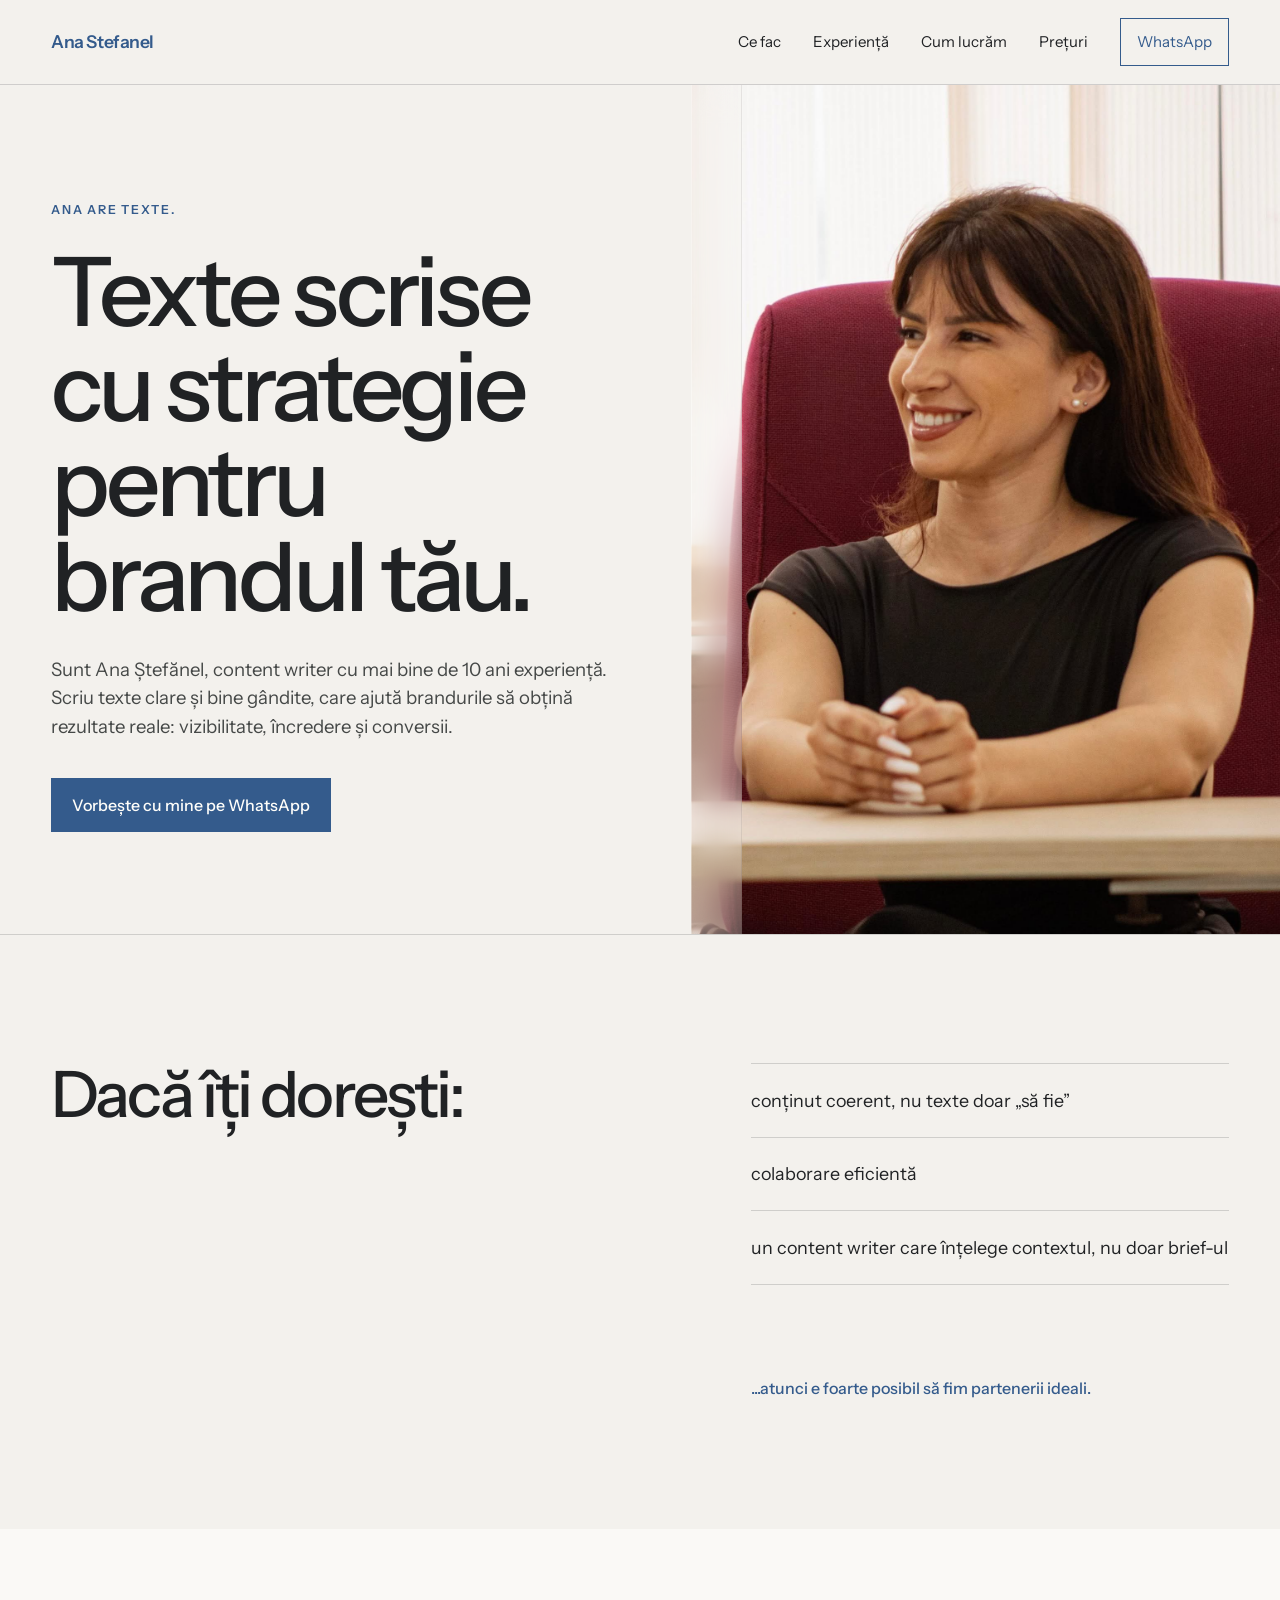
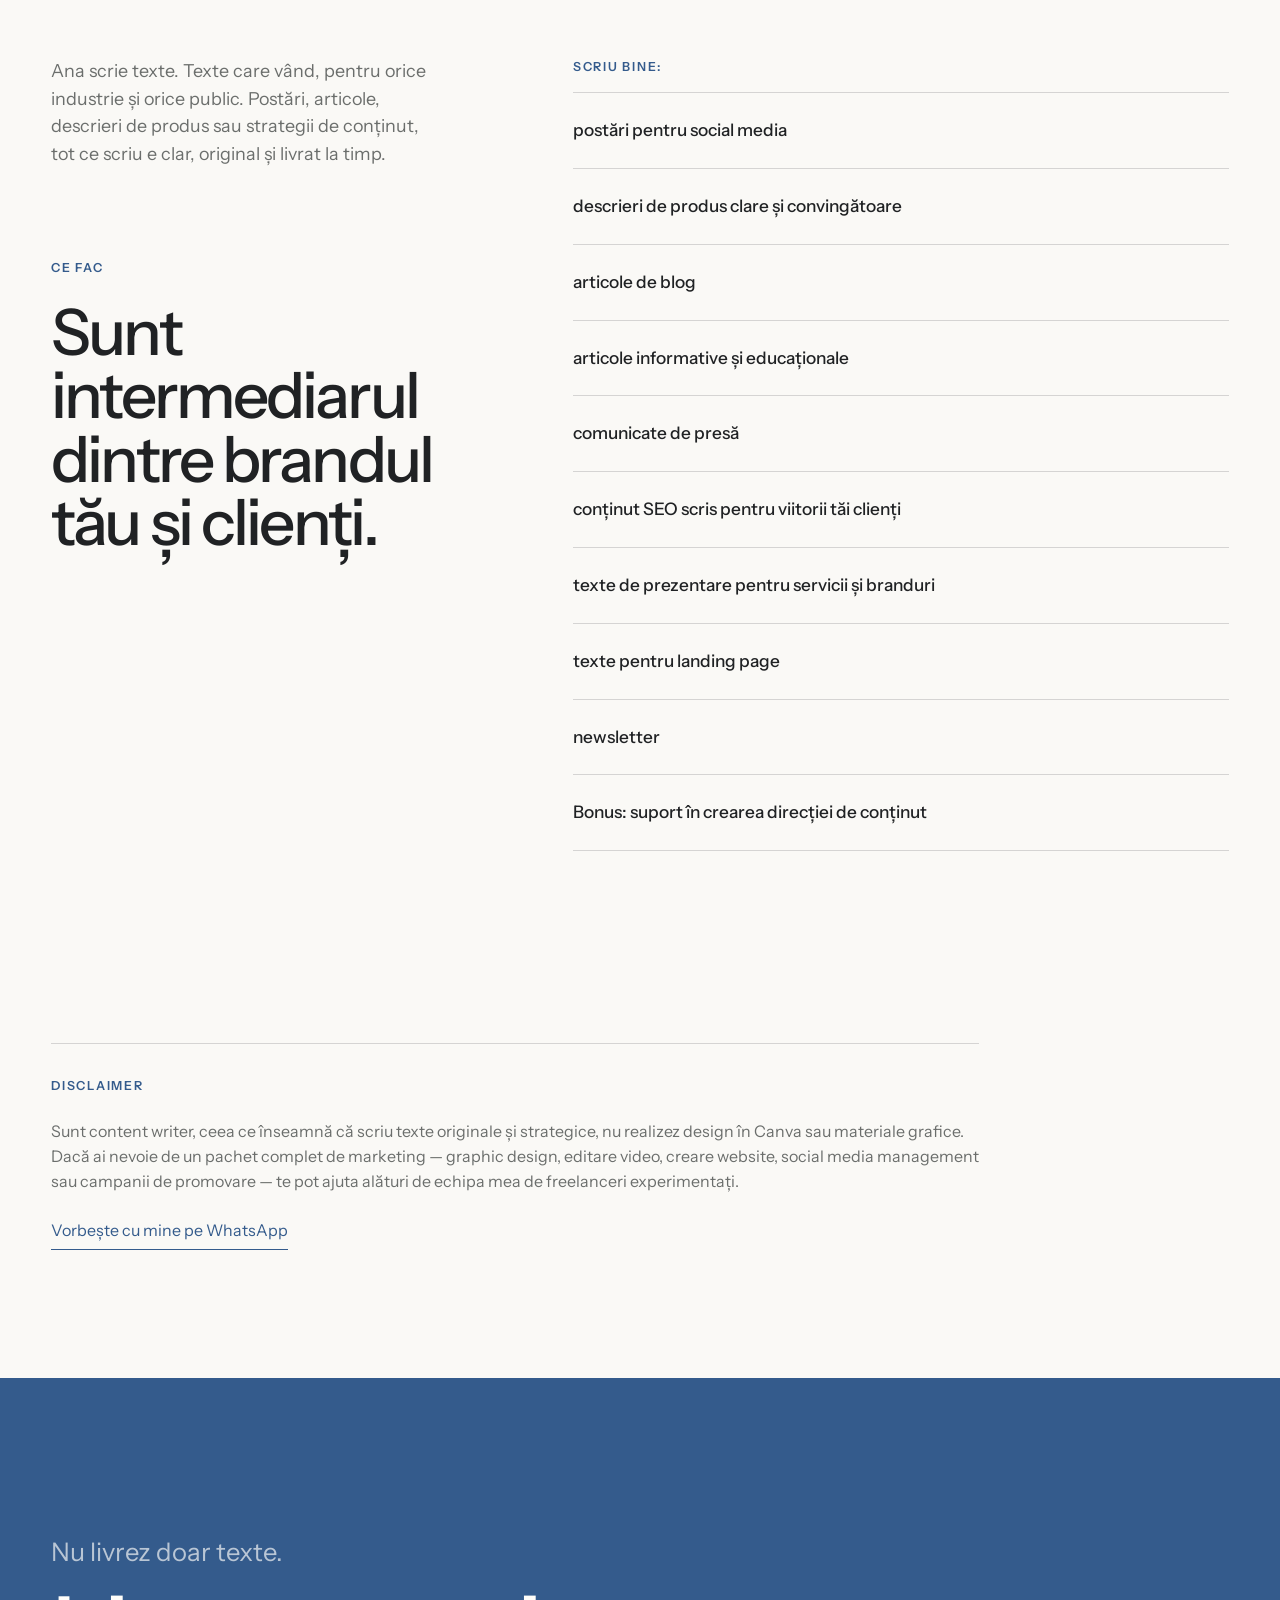
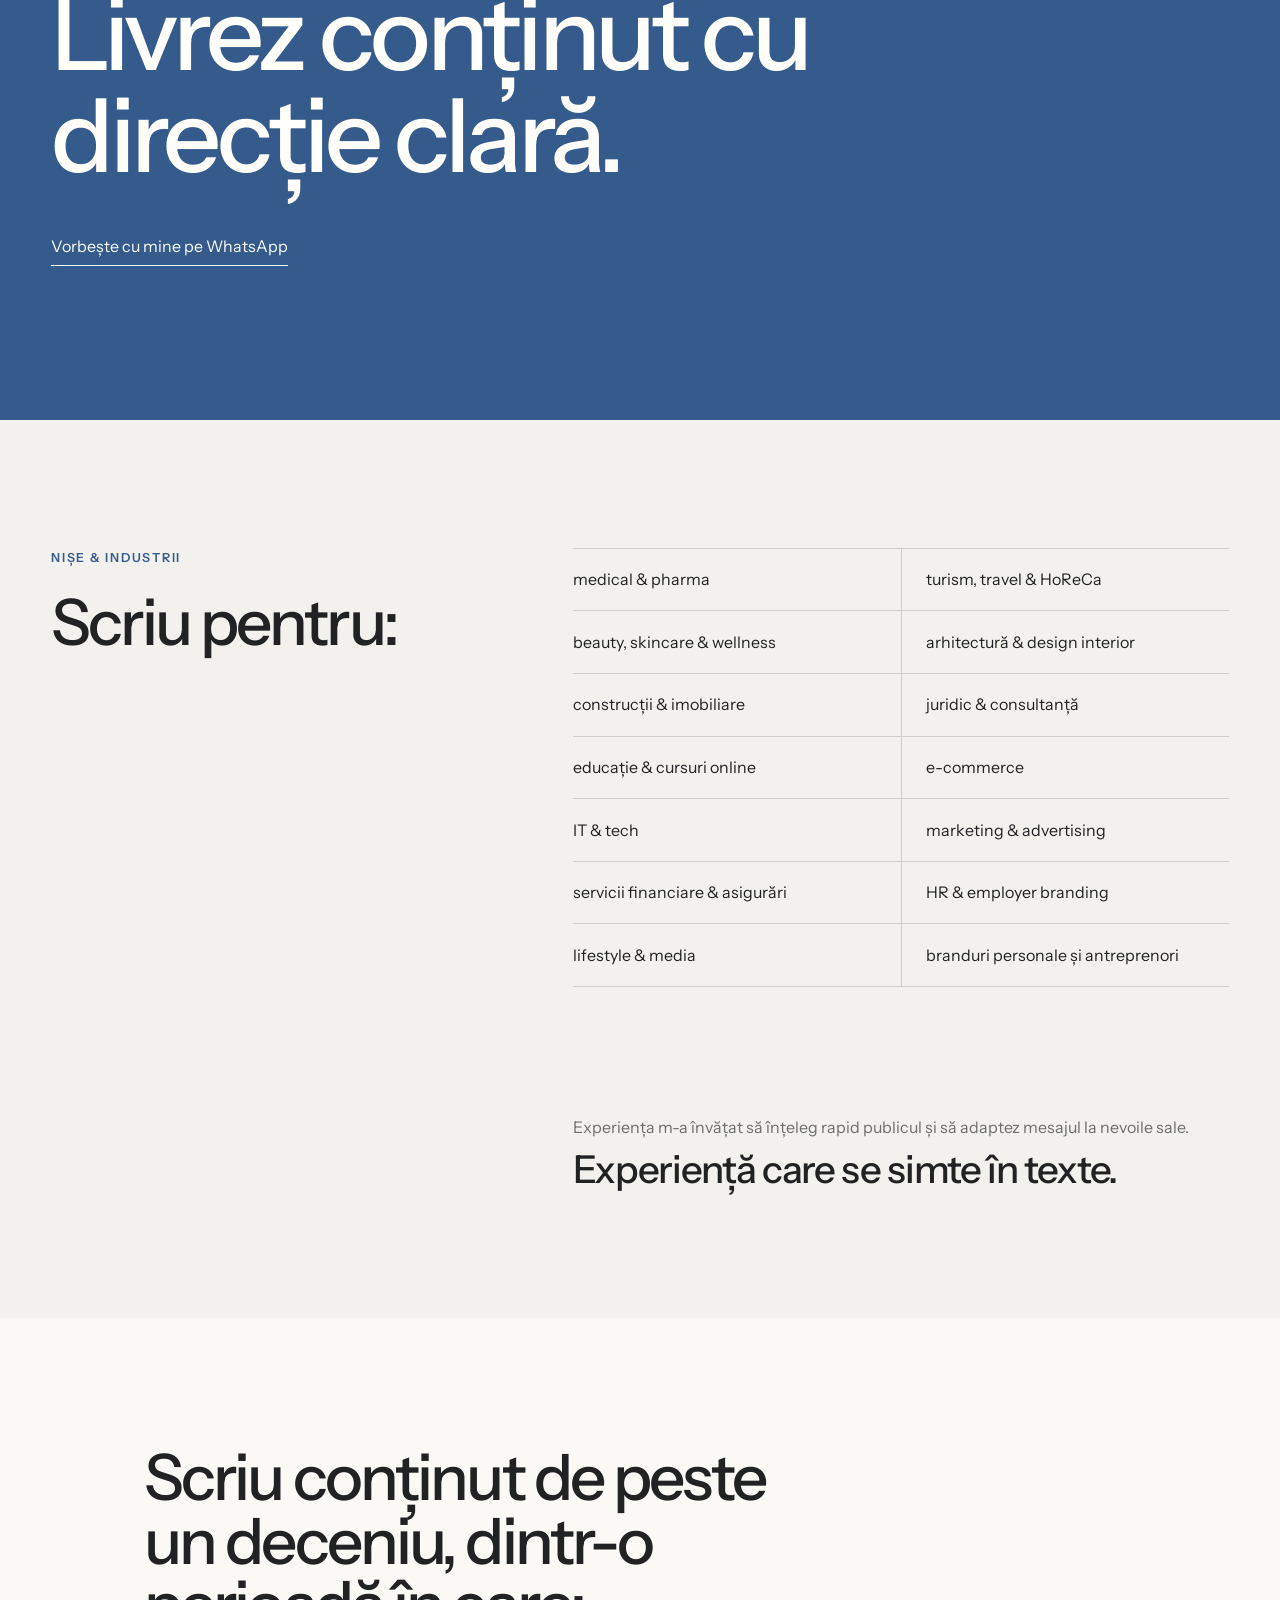
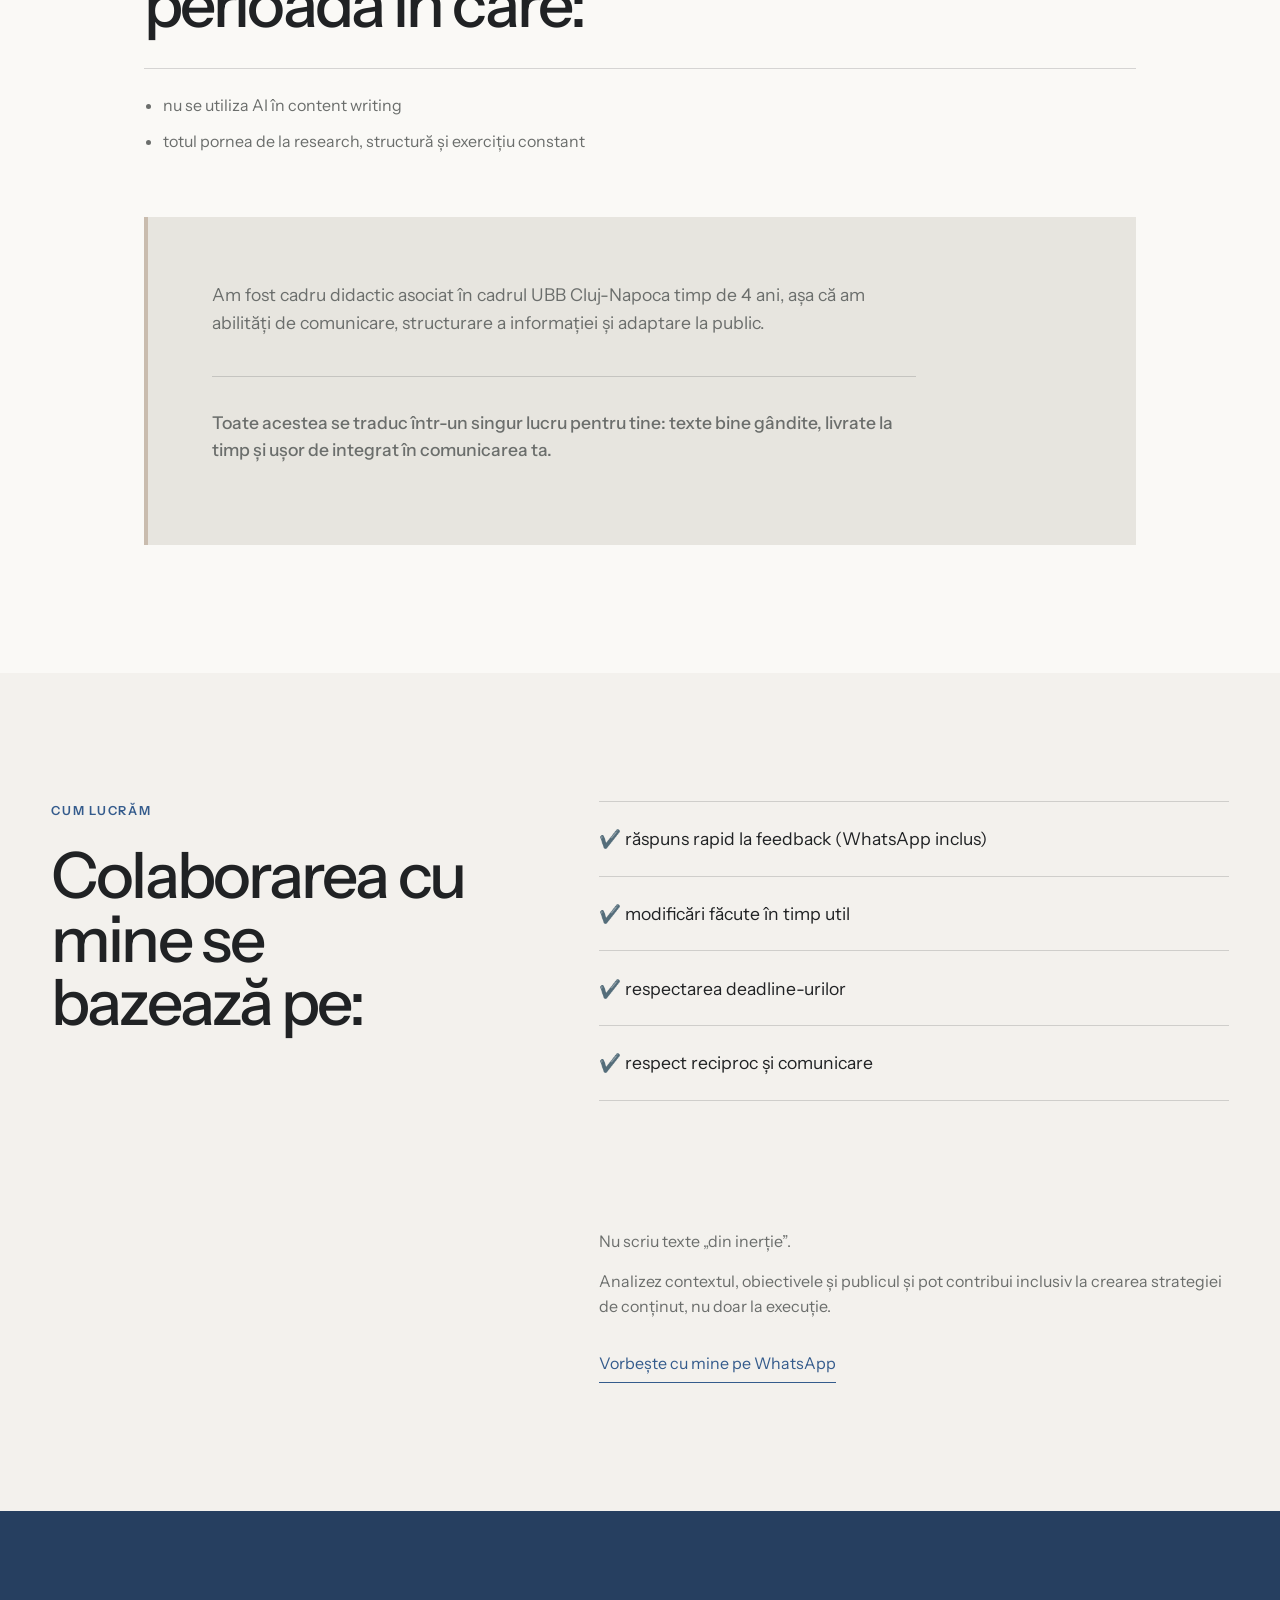
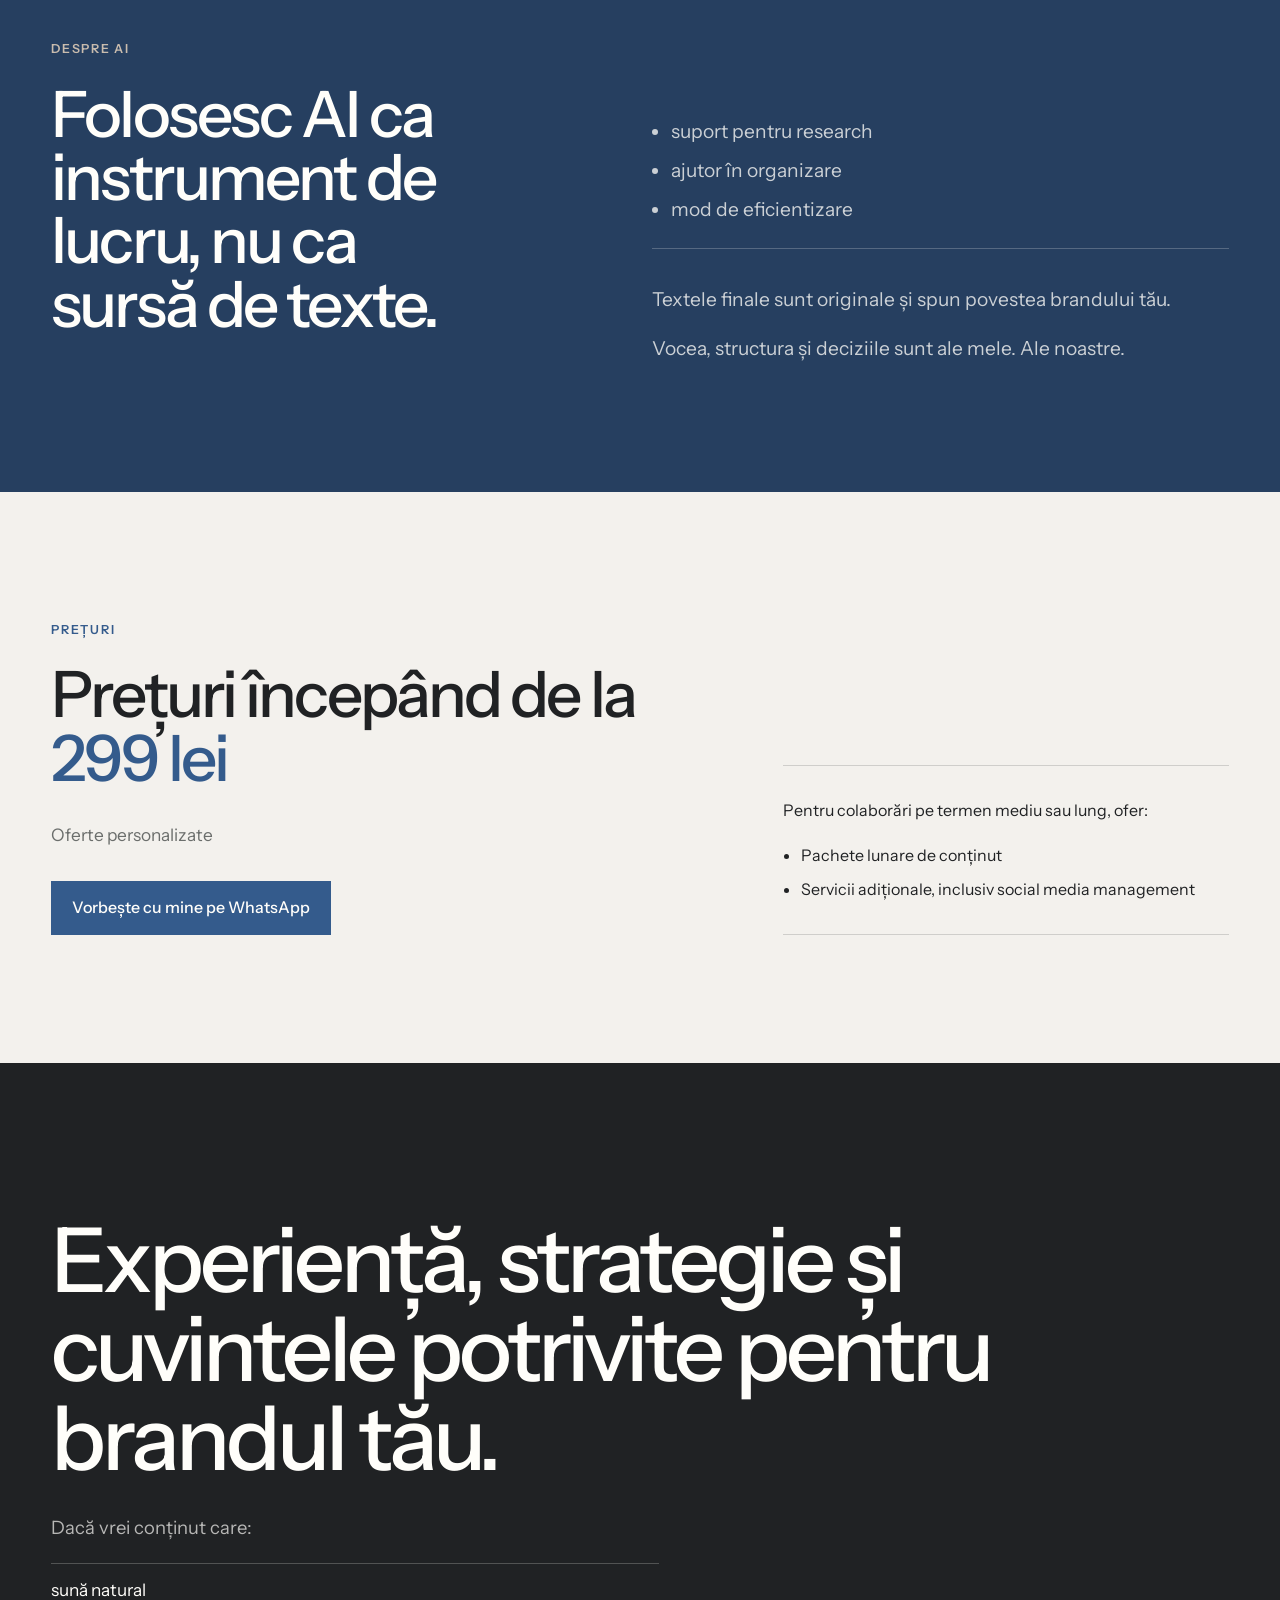
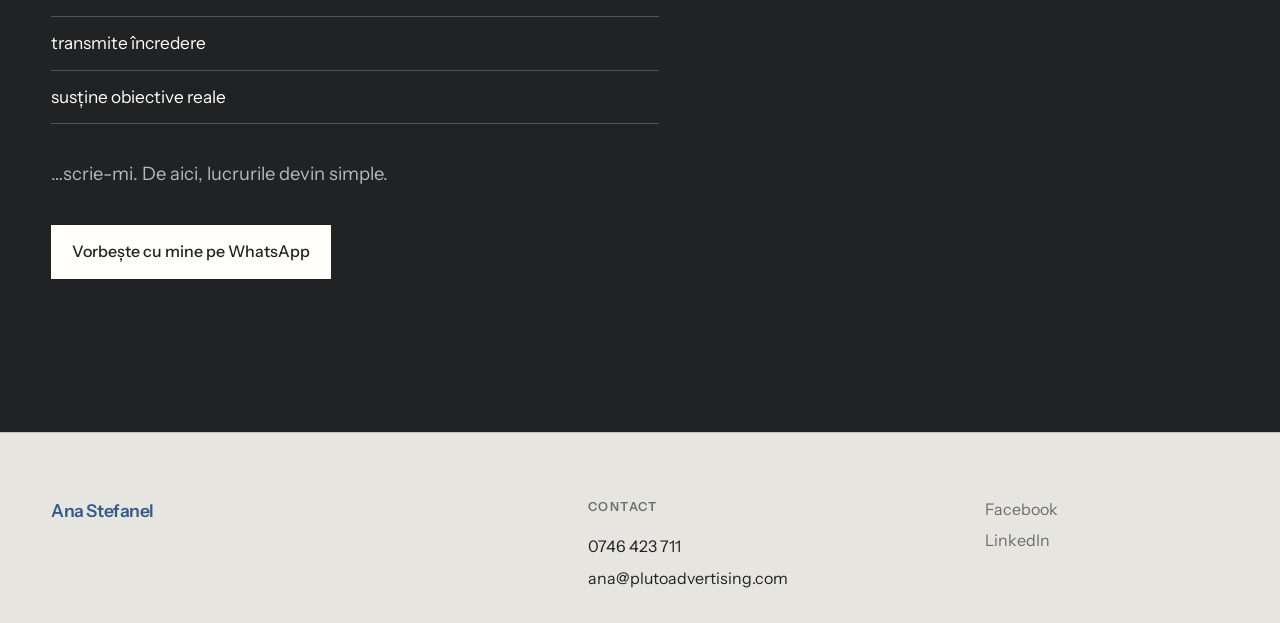
==== index.html @ d5fdb9e1 "first mock" ====
<!doctype html>
<html lang="ro">
  <head>
    <meta charset="UTF-8" />
    <meta name="viewport" content="width=device-width, initial-scale=1.0" />
    <meta
      name="description"
      content="Texte scrise cu strategie pentru brandul tău. Ana Ștefănel, content writer cu mai bine de 10 ani experiență."
    />
    <meta name="theme-color" content="#f3f1ed" />
    <title>Ana Stefanel — Content writer</title>
    <link rel="preconnect" href="https://fonts.googleapis.com" />
    <link rel="preconnect" href="https://fonts.gstatic.com" crossorigin />
    <link
      href="https://fonts.googleapis.com/css2?family=Instrument+Sans:wght@400;500;600&display=swap"
      rel="stylesheet"
    />
    <link
      rel="icon"
      type="image/svg+xml"
      href="data:image/svg+xml,%3Csvg xmlns='http://www.w3.org/2000/svg' viewBox='0 0 64 64'%3E%3Crect width='64' height='64' rx='10' fill='%23345b8c'/%3E%3Cpath d='M18 46 29.5 17h5L46 46h-6.5l-2.7-7H27l-2.6 7H18Zm11-12h6l-3-8.4L29 34Z' fill='%23f3f1ed'/%3E%3C/svg%3E"
    />
    <link rel="stylesheet" href="styles.css" />
    <script src="main.js" defer></script>
  </head>
  <body>
    <a class="skip-link" href="#continut">Sari la conținut</a>

    <header class="site-header" data-header>
      <div class="header-inner">
        <a
          class="brand"
          href="#acasa"
          aria-label="Ana Stefanel — pagina principală"
        >
          Ana Stefanel
        </a>

        <button
          class="menu-toggle"
          type="button"
          aria-expanded="false"
          aria-controls="main-navigation"
          data-menu-toggle
        >
          <span class="menu-toggle-label">Meniu</span>
          <span class="menu-toggle-lines" aria-hidden="true"></span>
        </button>

        <nav
          class="main-nav"
          id="main-navigation"
          aria-label="Navigare principală"
          data-menu
        >
          <a href="#ce-fac">Ce fac</a>
          <a href="#experienta">Experiență</a>
          <a href="#cum-lucram">Cum lucrăm</a>
          <a href="#preturi">Prețuri</a>
          <a
            class="nav-contact"
            href="https://wa.me/40746423711"
            target="_blank"
            rel="noopener"
          >
            WhatsApp
          </a>
        </nav>
      </div>
    </header>

    <main id="continut">
      <section class="hero" id="acasa" aria-labelledby="hero-title">
        <div class="hero-copy">
          <p class="eyebrow">Ana are texte.</p>
          <h1 id="hero-title">Texte scrise cu strategie pentru brandul tău.</h1>
          <p class="hero-intro">
            Sunt Ana Ștefănel, content writer cu mai bine de 10 ani experiență.
            Scriu texte clare și bine gândite, care ajută brandurile să obțină
            rezultate reale: vizibilitate, încredere și conversii.
          </p>
          <div class="hero-actions">
            <a
              class="button button-primary"
              href="https://wa.me/40746423711"
              target="_blank"
              rel="noopener"
            >
              Vorbește cu mine pe WhatsApp
            </a>
          </div>
        </div>

        <figure class="hero-media">
          <img
            src="images/IMG_7103.JPG.jpeg"
            alt="Ana Ștefănel, content writer"
            width="2048"
            height="2048"
          />
        </figure>
      </section>

      <section class="fit-section section" aria-labelledby="fit-title">
        <div class="section-heading">
          <h2 id="fit-title">Dacă îți dorești:</h2>
        </div>
        <div class="fit-list">
          <p>conținut coerent, nu texte doar „să fie”</p>
          <p>colaborare eficientă</p>
          <p>un content writer care înțelege contextul, nu doar brief-ul</p>
        </div>
        <p class="section-conclusion">
          ...atunci e foarte posibil să fim partenerii ideali.
        </p>
      </section>

      <section
        class="services section section-contrast"
        id="ce-fac"
        aria-labelledby="services-title"
      >
        <div class="section-heading section-heading-wide">
          <p class="services-lead">
            Ana scrie texte. Texte care vând, pentru orice industrie și orice
            public. Postări, articole, descrieri de produs sau strategii de
            conținut, tot ce scriu e clar, original și livrat la timp.
          </p>
          <p class="eyebrow">Ce fac</p>
          <h2 id="services-title">
            Sunt intermediarul dintre brandul tău și clienți.
          </h2>
        </div>

        <div class="service-list-column">
          <p class="eyebrow">Scriu bine:</p>
          <ol class="service-list">
            <li><span>postări pentru social media</span></li>
            <li><span>descrieri de produs clare și convingătoare</span></li>
            <li><span>articole de blog</span></li>
            <li><span>articole informative și educaționale</span></li>
            <li><span>comunicate de presă</span></li>
            <li><span>conținut SEO scris pentru viitorii tăi clienți</span></li>
            <li><span>texte de prezentare pentru servicii și branduri</span></li>
            <li><span>texte pentru landing page</span></li>
            <li><span>newsletter</span></li>
            <li><span>Bonus: suport în crearea direcției de conținut</span></li>
          </ol>
        </div>

        <aside class="disclaimer" aria-labelledby="disclaimer-title">
          <p class="eyebrow" id="disclaimer-title">Disclaimer</p>
          <p>
            Sunt content writer, ceea ce înseamnă că scriu texte originale și
            strategice, nu realizez design în Canva sau materiale grafice. Dacă
            ai nevoie de un pachet complet de marketing — graphic design,
            editare video, creare website, social media management sau campanii
            de promovare — te pot ajuta alături de echipa mea de freelanceri
            experimentați.
          </p>
          <a
            class="text-link disclaimer-link"
            href="https://wa.me/40746423711"
            target="_blank"
            rel="noopener"
          >
            Vorbește cu mine pe WhatsApp
          </a>
        </aside>
      </section>

      <section class="statement" aria-label="Promisiune">
        <p>Nu livrez doar texte.</p>
        <h2>Livrez conținut cu direcție clară.</h2>
        <a
          class="text-link"
          href="https://wa.me/40746423711"
          target="_blank"
          rel="noopener"
        >
          Vorbește cu mine pe WhatsApp
        </a>
      </section>

      <section class="industries section" aria-labelledby="industries-title">
        <div class="section-heading">
          <p class="eyebrow">Nișe &amp; industrii</p>
          <h2 id="industries-title">Scriu pentru:</h2>
        </div>
        <ul class="industry-list">
          <li>medical &amp; pharma</li>
          <li>turism, travel &amp; HoReCa</li>
          <li>beauty, skincare &amp; wellness</li>
          <li>arhitectură &amp; design interior</li>
          <li>construcții &amp; imobiliare</li>
          <li>juridic &amp; consultanță</li>
          <li>educație &amp; cursuri online</li>
          <li>e-commerce</li>
          <li>IT &amp; tech</li>
          <li>marketing &amp; advertising</li>
          <li>servicii financiare &amp; asigurări</li>
          <li>HR &amp; employer branding</li>
          <li>lifestyle &amp; media</li>
          <li>branduri personale și antreprenori</li>
        </ul>
        <p class="industries-note">
          Experiența m-a învățat să înțeleg rapid publicul și să adaptez mesajul
          la nevoile sale.
          <strong class="industries-emphasis">Experiență care se simte în texte.</strong>
        </p>
      </section>

      <section
        class="experience section section-contrast"
        id="experienta"
        aria-labelledby="experience-title"
      >
        <div class="experience-lead">
          <h2 id="experience-title">
            Scriu conținut de peste un deceniu, dintr-o perioadă în care:
          </h2>
          <ul>
            <li>nu se utiliza AI în content writing</li>
            <li>
              totul pornea de la research, structură și exercițiu constant
            </li>
          </ul>
        </div>
        <div class="experience-copy">
          <p>
            Am fost cadru didactic asociat în cadrul UBB Cluj-Napoca timp de 4
            ani, așa că am abilități de comunicare, structurare a informației și
            adaptare la public.
          </p>
          <p class="strong-copy">
            Toate acestea se traduc într-un singur lucru pentru tine: texte bine
            gândite, livrate la timp și ușor de integrat în comunicarea ta.
          </p>
        </div>
      </section>

      <section
        class="collaboration section"
        id="cum-lucram"
        aria-labelledby="collaboration-title"
      >
        <div class="section-heading">
          <p class="eyebrow">Cum lucrăm</p>
          <h2 id="collaboration-title">Colaborarea cu mine se bazează pe:</h2>
        </div>
        <ul class="principles">
          <li>✔️ răspuns rapid la feedback (WhatsApp inclus)</li>
          <li>✔️ modificări făcute în timp util</li>
          <li>✔️ respectarea deadline-urilor</li>
          <li>✔️ respect reciproc și comunicare</li>
        </ul>
        <div class="collaboration-note">
          <p>Nu scriu texte „din inerție”.</p>
          <p>
            Analizez contextul, obiectivele și publicul și pot contribui
            inclusiv la crearea strategiei de conținut, nu doar la execuție.
          </p>
          <a
            class="text-link"
            href="https://wa.me/40746423711"
            target="_blank"
            rel="noopener"
          >
            Vorbește cu mine pe WhatsApp
          </a>
        </div>
      </section>

      <section
        class="ai-section section section-blue"
        aria-labelledby="ai-title"
      >
        <div class="section-heading">
          <p class="eyebrow">Despre AI</p>
          <h2 id="ai-title">
            Folosesc AI ca instrument de lucru, nu ca sursă de texte.
          </h2>
        </div>
        <div class="ai-copy">
          <ul>
            <li>suport pentru research</li>
            <li>ajutor în organizare</li>
            <li>mod de eficientizare</li>
          </ul>
          <p>Textele finale sunt originale și spun povestea brandului tău.</p>
          <p>Vocea, structura și deciziile sunt ale mele. Ale noastre.</p>
        </div>
      </section>

      <section
        class="pricing section"
        id="preturi"
        aria-labelledby="pricing-title"
      >
        <div class="pricing-main">
          <p class="eyebrow">Prețuri</p>
          <h2 id="pricing-title">
            Prețuri începând de la <span>299 lei</span>
          </h2>
          <p>Oferte personalizate</p>
          <a
            class="button button-primary"
            href="https://wa.me/40746423711"
            target="_blank"
            rel="noopener"
          >
            Vorbește cu mine pe WhatsApp
          </a>
        </div>
        <div class="pricing-detail">
          <p>Pentru colaborări pe termen mediu sau lung, ofer:</p>
          <ul>
            <li>Pachete lunare de conținut</li>
            <li>Servicii adiționale, inclusiv social media management</li>
          </ul>
        </div>
      </section>

      <section
        class="contact-section"
        id="contact"
        aria-labelledby="contact-title"
      >
        <h2 id="contact-title">
          Experiență, strategie și cuvintele potrivite pentru brandul tău.
        </h2>
        <p>Dacă vrei conținut care:</p>
        <ul class="contact-values">
          <li>sună natural</li>
          <li>transmite încredere</li>
          <li>susține obiective reale</li>
        </ul>
        <p>…scrie-mi. De aici, lucrurile devin simple.</p>
        <a
          class="button button-light"
          href="https://wa.me/40746423711"
          target="_blank"
          rel="noopener"
        >
          Vorbește cu mine pe WhatsApp
        </a>
      </section>
    </main>

    <footer class="site-footer">
      <div class="footer-brand">
        <a class="brand" href="#acasa">Ana Stefanel</a>
      </div>
      <div class="footer-contact">
        <p class="footer-label">Contact</p>
        <a href="https://wa.me/40746423711" target="_blank" rel="noopener"
          >0746 423 711</a
        >
        <a href="mailto:ana@plutoadvertising.com">ana@plutoadvertising.com</a>
      </div>
      <div class="footer-social">
        <span>Facebook</span>
        <span>LinkedIn</span>
      </div>
    </footer>
  </body>
</html>
---- styles.css ----
:root {
  --canvas: #f3f1ed;
  --paper: #faf9f6;
  --stone: #e7e5df;
  --beige: #c9bcae;
  --ink: #202224;
  --muted: #6b6e6c;
  --blue: #345b8c;
  --blue-dark: #263f60;
  --line: rgba(32, 34, 36, 0.17);
  --white: #fffefa;
  --max-width: 1440px;
  --page-pad: clamp(1.25rem, 4vw, 4.75rem);
}

*,
*::before,
*::after {
  box-sizing: border-box;
}

html {
  scroll-behavior: smooth;
  scroll-padding-top: 6rem;
}

body {
  margin: 0;
  background: var(--canvas);
  color: var(--ink);
  font-family: "Instrument Sans", "Helvetica Neue", Arial, sans-serif;
  font-size: 1rem;
  line-height: 1.55;
  -webkit-font-smoothing: antialiased;
}

body.menu-open {
  overflow: hidden;
}

a {
  color: inherit;
  text-decoration: none;
}

button,
a {
  -webkit-tap-highlight-color: transparent;
}

img {
  display: block;
  max-width: 100%;
}

p,
h1,
h2 {
  margin-top: 0;
}

h1,
h2 {
  font-weight: 500;
  letter-spacing: -0.045em;
  line-height: 0.99;
}

h2 {
  font-size: clamp(2.3rem, 5vw, 5.1rem);
}

.skip-link {
  position: fixed;
  z-index: 100;
  top: 0.75rem;
  left: 0.75rem;
  padding: 0.75rem 1rem;
  background: var(--ink);
  color: var(--white);
  transform: translateY(-180%);
}

.skip-link:focus {
  transform: translateY(0);
}

.site-header {
  position: sticky;
  top: 0;
  z-index: 20;
  border-bottom: 1px solid var(--line);
  background: rgba(243, 241, 237, 0.94);
}

.header-inner {
  width: min(100%, var(--max-width));
  min-height: 5.25rem;
  margin: 0 auto;
  padding: 0 var(--page-pad);
  display: flex;
  align-items: center;
  justify-content: space-between;
  gap: 2rem;
}

.brand {
  color: var(--blue);
  font-size: 1.1rem;
  font-weight: 600;
  letter-spacing: -0.025em;
  white-space: nowrap;
}

.main-nav {
  display: flex;
  align-items: center;
  gap: clamp(1.15rem, 2.5vw, 2.5rem);
  font-size: 0.94rem;
}

.main-nav a {
  border-bottom: 1px solid transparent;
}

.main-nav a:hover,
.main-nav a:focus-visible {
  border-color: currentColor;
}

.main-nav .nav-contact {
  padding: 0.7rem 1rem;
  border: 1px solid var(--blue);
  color: var(--blue);
}

.main-nav .nav-contact:hover,
.main-nav .nav-contact:focus-visible {
  background: var(--blue);
  color: var(--white);
}

.menu-toggle {
  display: none;
}

.hero {
  min-height: calc(100vh - 5.25rem);
  display: grid;
  grid-template-columns: minmax(0, 1.08fr) minmax(24rem, 0.92fr);
  border-bottom: 1px solid var(--line);
}

.hero-copy {
  padding: clamp(5rem, 9vw, 9rem) var(--page-pad) clamp(4rem, 8vw, 8rem);
  display: flex;
  flex-direction: column;
  justify-content: center;
}

.eyebrow {
  margin-bottom: 1.5rem;
  color: var(--blue);
  font-size: 0.78rem;
  font-weight: 600;
  letter-spacing: 0.14em;
  text-transform: uppercase;
}

.hero h1 {
  max-width: 11ch;
  margin-bottom: 2rem;
  font-size: clamp(3.8rem, 7.5vw, 8rem);
}

.hero-intro {
  max-width: 42rem;
  margin-bottom: 2.25rem;
  color: #454847;
  font-size: clamp(1.05rem, 1.45vw, 1.28rem);
}

.hero-actions {
  display: flex;
  align-items: center;
  gap: 1.5rem;
  flex-wrap: wrap;
}

.button {
  min-height: 3.25rem;
  padding: 0.85rem 1.25rem;
  display: inline-flex;
  align-items: center;
  justify-content: center;
  border: 1px solid transparent;
  font-weight: 500;
  transition:
    background-color 160ms ease,
    color 160ms ease,
    border-color 160ms ease;
}

.button-primary {
  background: var(--blue);
  color: var(--white);
}

.button-primary:hover,
.button-primary:focus-visible {
  background: var(--blue-dark);
}

.experience-note {
  color: var(--muted);
  font-size: 0.9rem;
}

.hero-media {
  position: relative;
  min-height: 42rem;
  margin: 0;
  overflow: hidden;
  background: var(--stone);
}

.hero-media img {
  width: 100%;
  height: 100%;
  object-fit: cover;
  object-position: 54% center;
}

.hero-media::before {
  content: "";
  position: absolute;
  z-index: 1;
  inset: 0 auto 0 0;
  width: clamp(1.5rem, 4vw, 4rem);
  background: rgba(243, 241, 237, 0.3);
  border-left: 1px solid rgba(255, 255, 255, 0.32);
  border-right: 1px solid rgba(32, 34, 36, 0.08);
  -webkit-backdrop-filter: blur(16px);
  backdrop-filter: blur(16px);
  pointer-events: none;
}

.section {
  padding: clamp(5.5rem, 10vw, 10rem) var(--page-pad);
}

.section-contrast {
  background: var(--paper);
}

.section-heading {
  max-width: 56rem;
}

.section-heading h2 {
  margin-bottom: 1.75rem;
}

.section-heading > p:last-child:not(.eyebrow) {
  max-width: 42rem;
  color: var(--muted);
  font-size: 1.12rem;
}

.fit-section {
  display: grid;
  grid-template-columns: minmax(0, 1.1fr) minmax(19rem, 0.9fr);
  gap: clamp(3rem, 9vw, 9rem);
}

.fit-section .section-heading h2 {
  max-width: 12ch;
}

.fit-list {
  align-self: center;
  border-top: 1px solid var(--line);
}

.fit-list p {
  margin: 0;
  padding: 1.4rem 0;
  border-bottom: 1px solid var(--line);
  font-size: 1.12rem;
}

.section-conclusion {
  grid-column: 2;
  margin: -1.5rem 0 0;
  color: var(--blue);
  font-weight: 500;
}

.services {
  display: grid;
  grid-template-columns: minmax(18rem, 0.75fr) minmax(28rem, 1.25fr);
  gap: clamp(4rem, 10vw, 10rem);
}

.section-heading-wide h2 {
  max-width: 10ch;
}

.section-heading-wide .services-lead {
  max-width: 40rem;
  margin-bottom: clamp(3rem, 7vw, 6rem);
  color: var(--muted);
  font-size: 1.12rem;
}

.service-list-column > .eyebrow {
  margin-bottom: 1rem;
}

.service-list {
  margin: 0;
  padding: 0;
  list-style: none;
  border-top: 1px solid var(--line);
}

.service-list li {
  padding: 1.5rem 0;
  border-bottom: 1px solid var(--line);
}

.service-list span {
  font-size: 1.08rem;
  font-weight: 500;
}

.service-list p {
  margin: 0;
  color: var(--muted);
}

.disclaimer {
  grid-column: 1 / -1;
  max-width: 58rem;
  margin-top: clamp(2rem, 5vw, 5rem);
  padding: 2rem 0 0;
  border-top: 1px solid var(--line);
}

.disclaimer > p:not(.eyebrow) {
  margin-bottom: 0;
  color: var(--muted);
}

.disclaimer-link {
  margin-top: 1.5rem;
  display: inline-block;
  color: var(--blue);
}

.statement {
  min-height: 70vh;
  padding: clamp(6rem, 12vw, 12rem) var(--page-pad);
  display: flex;
  flex-direction: column;
  justify-content: center;
  background: var(--blue);
  color: var(--white);
}

.statement > p {
  margin-bottom: 0.75rem;
  color: rgba(255, 254, 250, 0.66);
  font-size: clamp(1.15rem, 2vw, 1.6rem);
}

.statement h2 {
  max-width: 12ch;
  margin-bottom: 3rem;
  font-size: clamp(3.5rem, 8vw, 8.5rem);
}

.text-link {
  width: fit-content;
  padding-bottom: 0.4rem;
  border-bottom: 1px solid currentColor;
}

.text-link span {
  margin-left: 0.5rem;
}

.industries {
  display: grid;
  grid-template-columns: minmax(18rem, 0.75fr) minmax(28rem, 1.25fr);
  gap: clamp(4rem, 10vw, 10rem);
}

.industry-list {
  margin: 0;
  padding: 0;
  display: grid;
  grid-template-columns: repeat(2, minmax(0, 1fr));
  list-style: none;
  border-top: 1px solid var(--line);
}

.industry-list li {
  padding: 1.15rem 0;
  border-bottom: 1px solid var(--line);
}

.industry-list li:nth-child(odd) {
  padding-right: 1.5rem;
}

.industry-list li:nth-child(even) {
  padding-left: 1.5rem;
  border-left: 1px solid var(--line);
}

.industries-note {
  grid-column: 2;
  max-width: 42rem;
  margin: 0;
  color: var(--muted);
}

.industries-emphasis {
  margin-top: 0.65rem;
  display: block;
  color: var(--ink);
  font-size: clamp(1.75rem, 3vw, 2.8rem);
  font-weight: 500;
  letter-spacing: -0.035em;
  line-height: 1.05;
}

.experience {
  display: grid;
  grid-template-columns: minmax(0, 62rem);
  justify-content: center;
  gap: 0;
}

.experience-lead h2 {
  max-width: 16ch;
  margin-bottom: 2rem;
}

.experience-lead ul {
  margin: 0;
  padding: 1.5rem 0 0 1.2rem;
  border-top: 1px solid var(--line);
  color: var(--muted);
}

.experience-lead li + li {
  margin-top: 0.65rem;
}

.experience-copy {
  margin-top: clamp(3rem, 5vw, 4.5rem);
  padding: clamp(2rem, 5vw, 4rem);
  background: var(--stone);
  border-left: 0.3rem solid var(--beige);
}

.experience-copy h2 {
  max-width: 10ch;
  margin-bottom: 2.25rem;
}

.experience-copy > p:not(.eyebrow) {
  max-width: 44rem;
  color: var(--muted);
  font-size: 1.1rem;
}

.experience-copy .strong-copy {
  margin-top: 2.5rem;
  padding-top: 2rem;
  border-top: 1px solid var(--line);
  color: var(--ink);
  font-weight: 500;
}

.collaboration {
  display: grid;
  grid-template-columns: minmax(18rem, 0.8fr) minmax(28rem, 1.2fr);
  gap: clamp(4rem, 10vw, 10rem);
}

.collaboration .section-heading h2 {
  max-width: 10ch;
}

.principles {
  margin: 0;
  padding: 0;
  list-style: none;
  border-top: 1px solid var(--line);
}

.principles li {
  padding: 1.45rem 0;
  border-bottom: 1px solid var(--line);
  font-size: 1.1rem;
}

.principles span {
  color: var(--blue);
  font-size: 0.78rem;
  letter-spacing: 0.08em;
}

.collaboration-note {
  grid-column: 2;
  max-width: 42rem;
  margin: 0;
  color: var(--muted);
}

.collaboration-note .text-link {
  margin-top: 1rem;
  display: inline-block;
  color: var(--blue);
}

.section-blue {
  display: grid;
  grid-template-columns: minmax(18rem, 0.9fr) minmax(28rem, 1.1fr);
  gap: clamp(4rem, 10vw, 10rem);
  background: var(--blue-dark);
  color: var(--white);
}

.section-blue .eyebrow {
  color: var(--beige);
}

.section-blue h2 {
  max-width: 9ch;
}

.ai-copy {
  align-self: end;
  max-width: 40rem;
  color: rgba(255, 254, 250, 0.76);
  font-size: 1.2rem;
}

.ai-copy p:last-child {
  margin-bottom: 0;
}

.ai-copy ul {
  margin: 0 0 2.25rem;
  padding: 0 0 1.5rem 1.2rem;
  border-bottom: 1px solid rgba(255, 254, 250, 0.22);
}

.ai-copy li + li {
  margin-top: 0.55rem;
}

.pricing {
  display: grid;
  grid-template-columns: minmax(22rem, 1.15fr) minmax(20rem, 0.85fr);
  gap: clamp(4rem, 10vw, 10rem);
}

.pricing-main h2 {
  margin-bottom: 2rem;
}

.pricing-main h2 span {
  color: var(--blue);
}

.pricing-main > p:not(.eyebrow) {
  max-width: 38rem;
  margin-bottom: 2rem;
  color: var(--muted);
  font-size: 1.08rem;
}

.pricing-detail {
  align-self: end;
  padding: 2rem 0;
  border-top: 1px solid var(--line);
  border-bottom: 1px solid var(--line);
}

.pricing-detail ul {
  margin: 1.25rem 0 0;
  padding-left: 1.15rem;
}

.pricing-detail li + li {
  margin-top: 0.6rem;
}

.contact-section {
  padding: clamp(6rem, 12vw, 12rem) var(--page-pad);
  background: var(--ink);
  color: var(--white);
}

.contact-section .eyebrow {
  color: var(--beige);
}

.contact-section h2 {
  max-width: 17ch;
  margin-bottom: 2rem;
  font-size: clamp(3rem, 7vw, 7.2rem);
}

.contact-section > p:not(.eyebrow) {
  margin-bottom: 2.25rem;
  color: rgba(255, 254, 250, 0.68);
  font-size: 1.15rem;
}

.contact-values {
  max-width: 38rem;
  margin: -1rem 0 2.25rem;
  padding: 0;
  list-style: none;
  border-top: 1px solid rgba(255, 254, 250, 0.22);
}

.contact-values li {
  padding: 0.8rem 0;
  border-bottom: 1px solid rgba(255, 254, 250, 0.22);
  font-size: 1.08rem;
}

.button-light {
  background: var(--white);
  color: var(--ink);
}

.button-light:hover,
.button-light:focus-visible {
  background: var(--beige);
}

.site-footer {
  padding: 4rem var(--page-pad) 2rem;
  display: grid;
  grid-template-columns: 1.4fr 1fr 0.7fr;
  gap: 3rem;
  background: var(--stone);
  border-top: 1px solid var(--line);
}

.footer-brand p {
  margin: 0.7rem 0 0;
  color: var(--muted);
}

.footer-contact,
.footer-social {
  display: flex;
  flex-direction: column;
  align-items: flex-start;
  gap: 0.35rem;
}

.footer-contact a {
  border-bottom: 1px solid transparent;
}

.footer-contact a:hover,
.footer-contact a:focus-visible {
  border-color: currentColor;
}

.footer-label {
  margin-bottom: 0.75rem;
  color: var(--muted);
  font-size: 0.78rem;
  font-weight: 600;
  letter-spacing: 0.12em;
  text-transform: uppercase;
}

.footer-social span {
  color: var(--muted);
}

.footer-copy {
  grid-column: 1 / -1;
  margin: 2rem 0 0;
  padding-top: 1.5rem;
  border-top: 1px solid var(--line);
  color: var(--muted);
  font-size: 0.85rem;
}

:focus-visible {
  outline: 2px solid var(--blue);
  outline-offset: 4px;
}

@media (max-width: 980px) {
  .hero {
    grid-template-columns: 1fr;
  }

  .hero-copy {
    min-height: 70vh;
  }

  .hero-media {
    min-height: min(78vh, 48rem);
  }

  .hero-media::before {
    inset: 0 0 auto;
    width: auto;
    height: 2.5rem;
    border: 0;
    border-top: 1px solid rgba(255, 255, 255, 0.32);
    border-bottom: 1px solid rgba(32, 34, 36, 0.08);
  }

  .fit-section,
  .services,
  .industries,
  .experience,
  .collaboration,
  .section-blue,
  .pricing {
    grid-template-columns: 1fr;
  }

  .section-conclusion,
  .collaboration-note,
  .industries-note {
    grid-column: 1;
  }

  .services,
  .industries,
  .experience,
  .collaboration,
  .section-blue,
  .pricing {
    gap: 3.5rem;
  }

  .ai-copy {
    align-self: start;
  }
}

@media (max-width: 760px) {
  .header-inner {
    min-height: 4.75rem;
  }

  .menu-toggle {
    padding: 0.5rem 0;
    display: flex;
    align-items: center;
    gap: 0.65rem;
    border: 0;
    background: transparent;
    color: var(--ink);
    font: inherit;
  }

  .menu-toggle-lines,
  .menu-toggle-lines::before {
    width: 1.3rem;
    height: 1px;
    display: block;
    background: currentColor;
    transition: transform 160ms ease;
  }

  .menu-toggle-lines {
    position: relative;
  }

  .menu-toggle-lines::before {
    content: "";
    position: absolute;
    top: -0.35rem;
  }

  .menu-toggle[aria-expanded="true"] .menu-toggle-lines {
    transform: rotate(45deg);
  }

  .menu-toggle[aria-expanded="true"] .menu-toggle-lines::before {
    top: 0;
    transform: rotate(90deg);
  }

  .main-nav {
    position: fixed;
    z-index: 19;
    inset: 4.75rem 0 auto;
    padding: 2.25rem var(--page-pad) 3rem;
    display: none;
    flex-direction: column;
    align-items: flex-start;
    gap: 1.25rem;
    background: var(--canvas);
    border-bottom: 1px solid var(--line);
    font-size: 1.35rem;
  }

  .main-nav.is-open {
    display: flex;
  }

  .main-nav .nav-contact {
    margin-top: 0.5rem;
    font-size: 1rem;
  }

  .hero {
    min-height: auto;
  }

  .hero-copy {
    min-height: auto;
    padding-top: 5.5rem;
    padding-bottom: 4.5rem;
  }

  .hero h1 {
    font-size: clamp(3.2rem, 16vw, 5rem);
  }

  .hero-media {
    min-height: 31rem;
  }

  .service-list li {
    grid-template-columns: 2.25rem 1fr;
  }

  .industry-list {
    grid-template-columns: 1fr;
  }

  .industry-list li:nth-child(odd),
  .industry-list li:nth-child(even) {
    padding-right: 0;
    padding-left: 0;
    border-left: 0;
  }

  .site-footer {
    grid-template-columns: 1fr 1fr;
  }

  .footer-brand,
  .footer-copy {
    grid-column: 1 / -1;
  }
}

@media (max-width: 520px) {
  .hero-actions {
    align-items: flex-start;
    flex-direction: column;
  }

  .button {
    width: 100%;
  }

  .statement {
    min-height: 60vh;
  }

  .site-footer {
    grid-template-columns: 1fr;
  }

  .footer-brand,
  .footer-copy {
    grid-column: 1;
  }
}

@media (prefers-reduced-motion: reduce) {
  html {
    scroll-behavior: auto;
  }

  *,
  *::before,
  *::after {
    transition-duration: 0.01ms !important;
  }
}
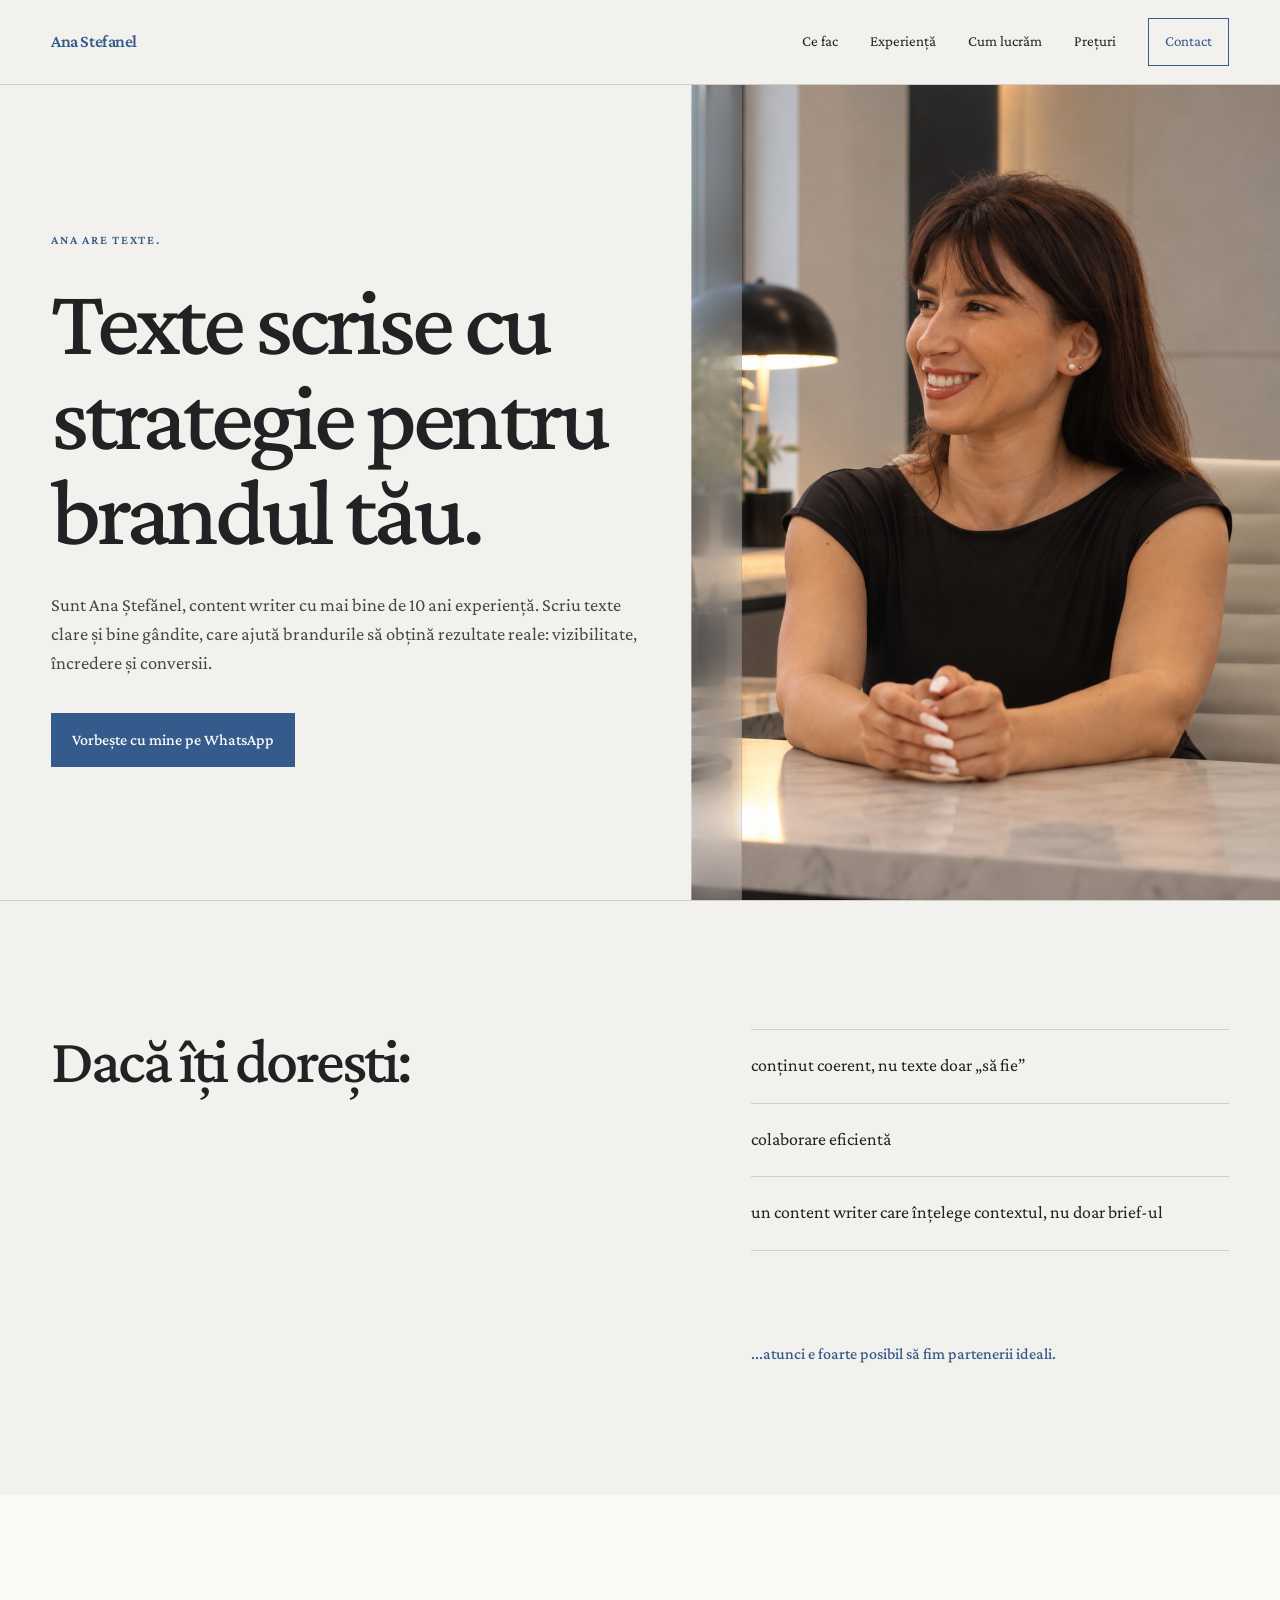
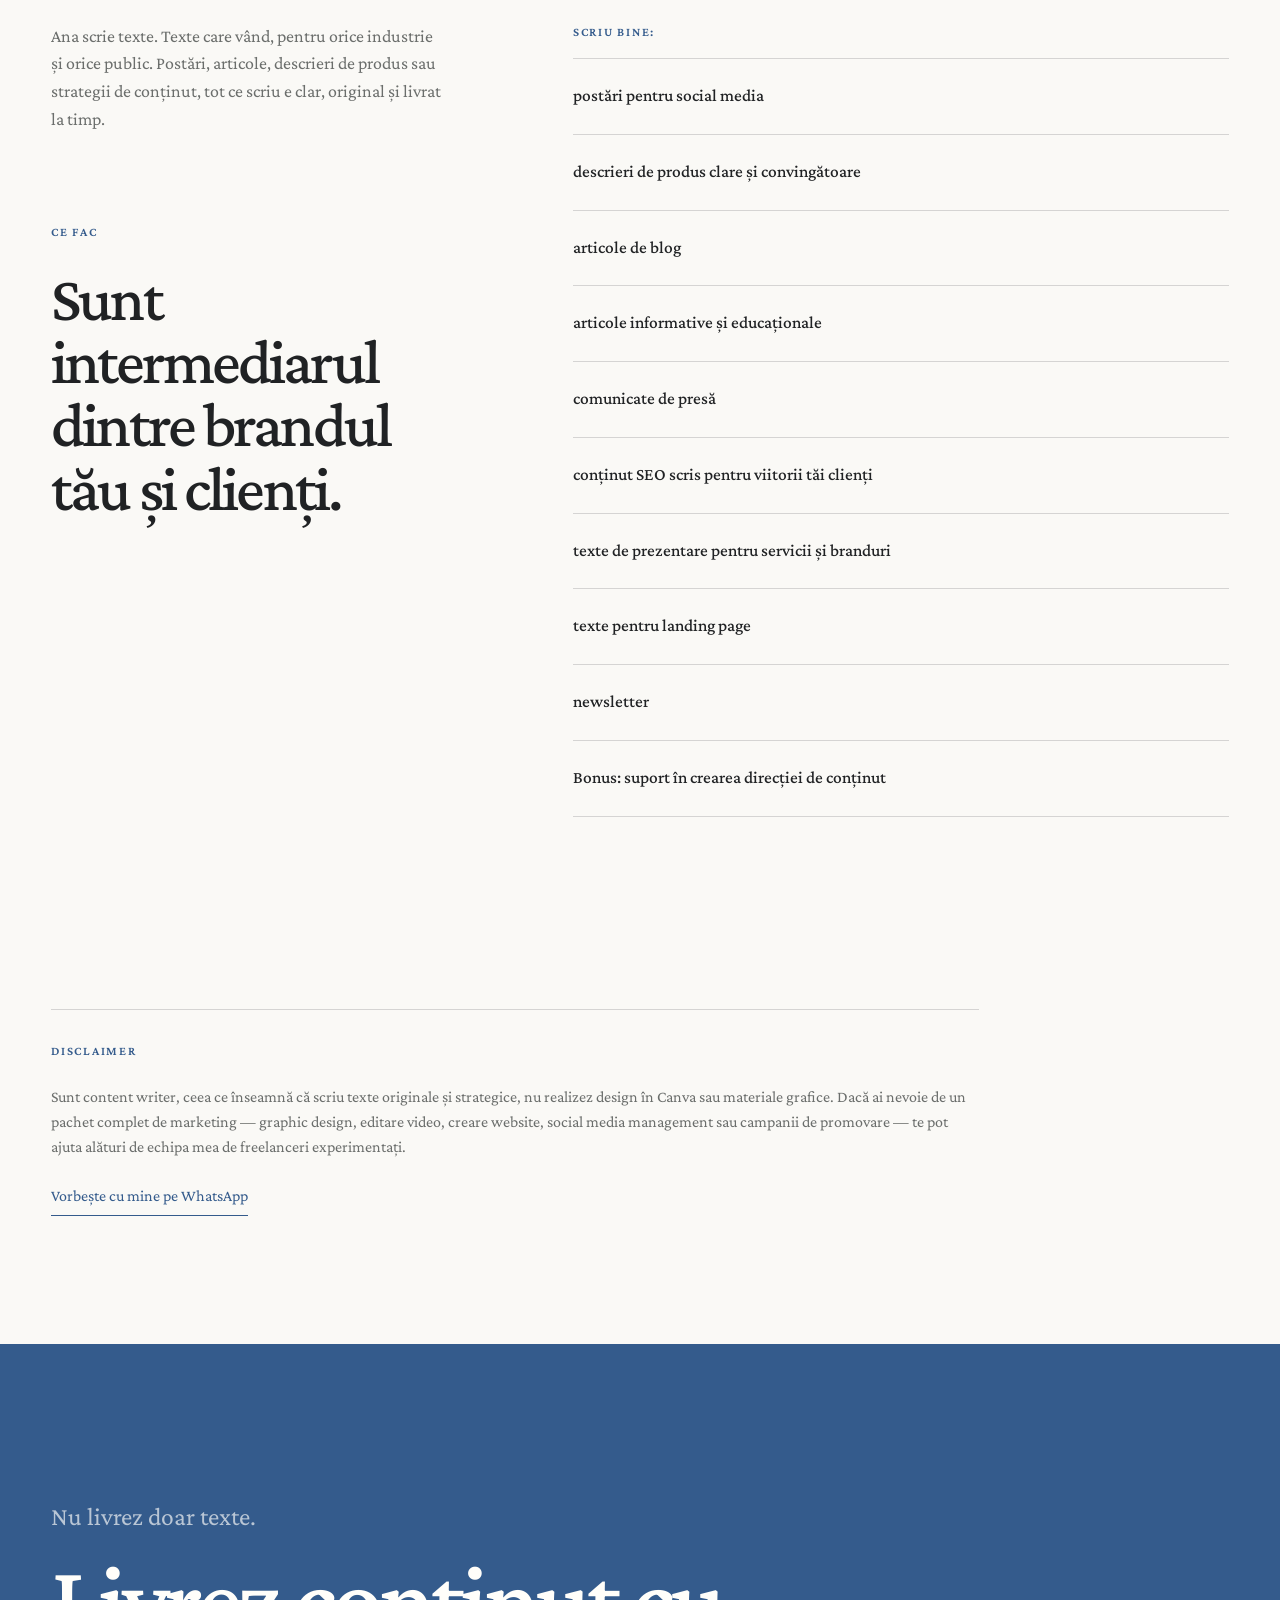
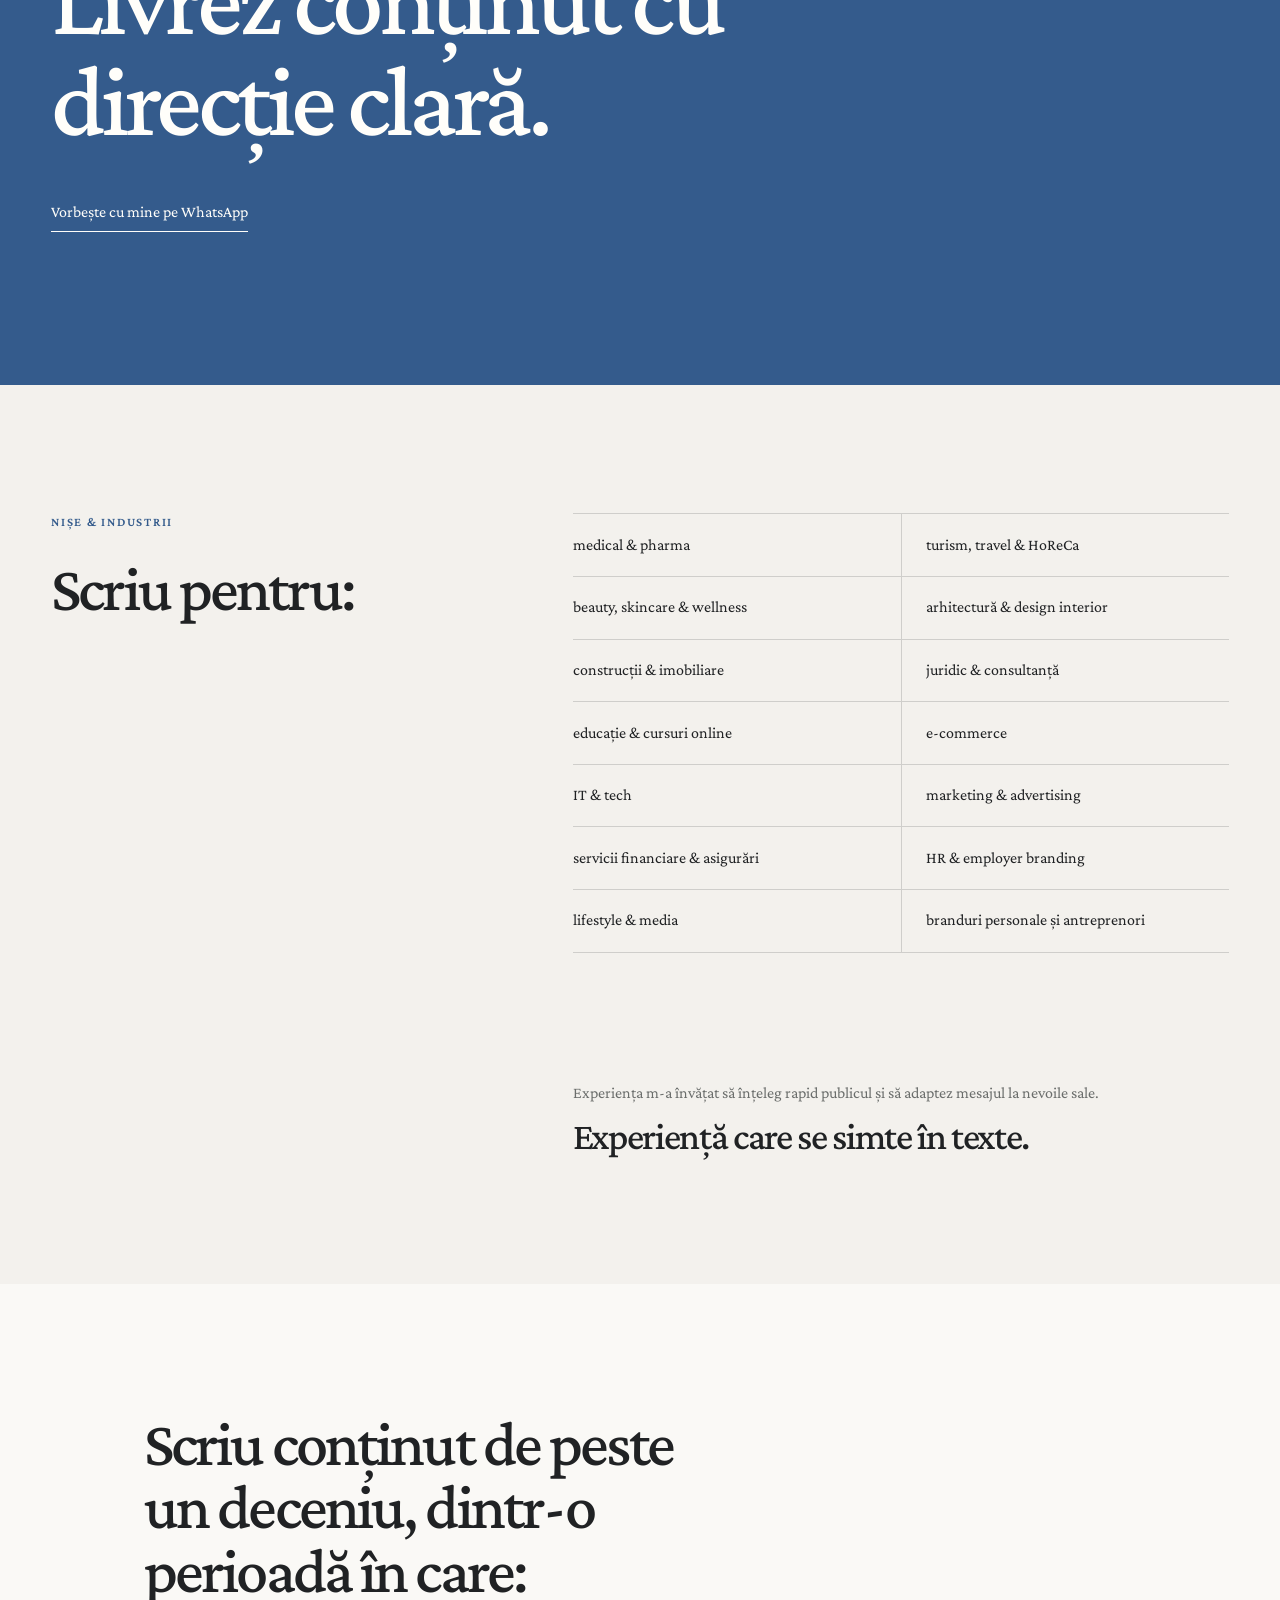
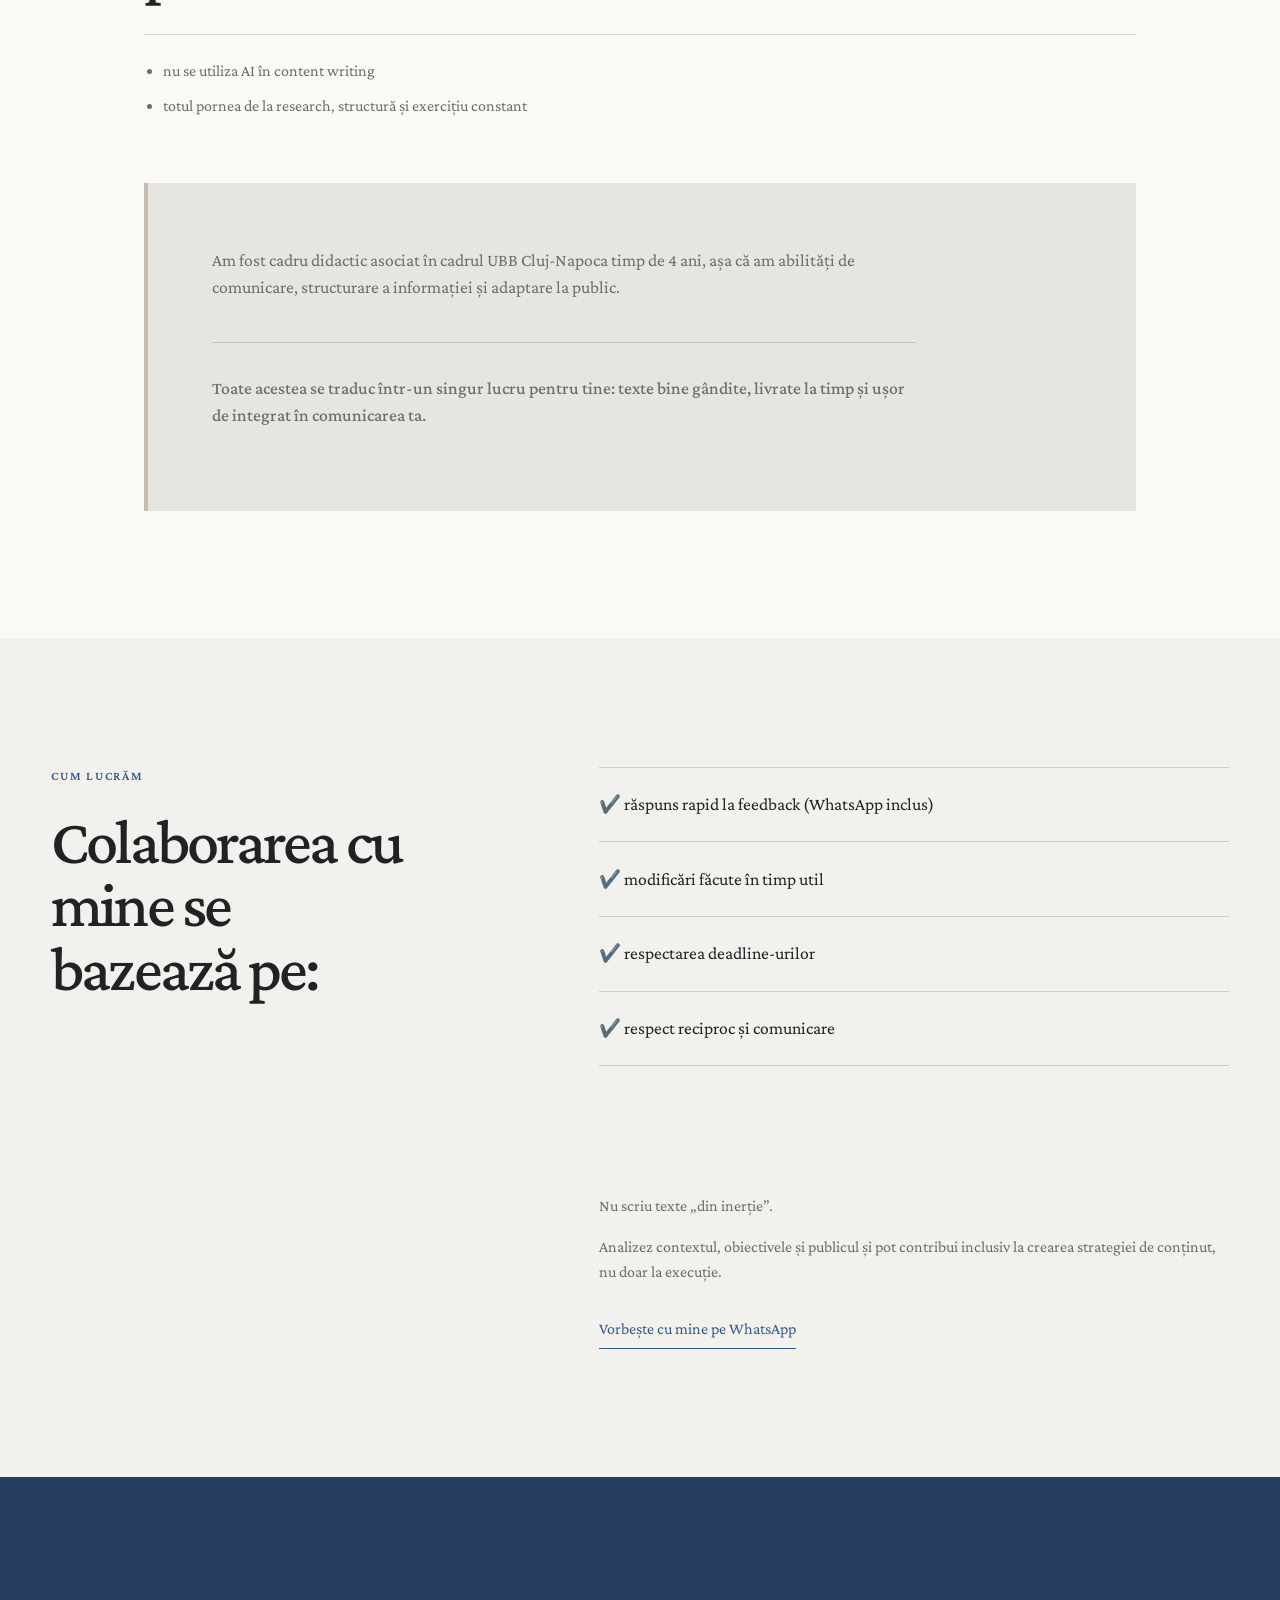
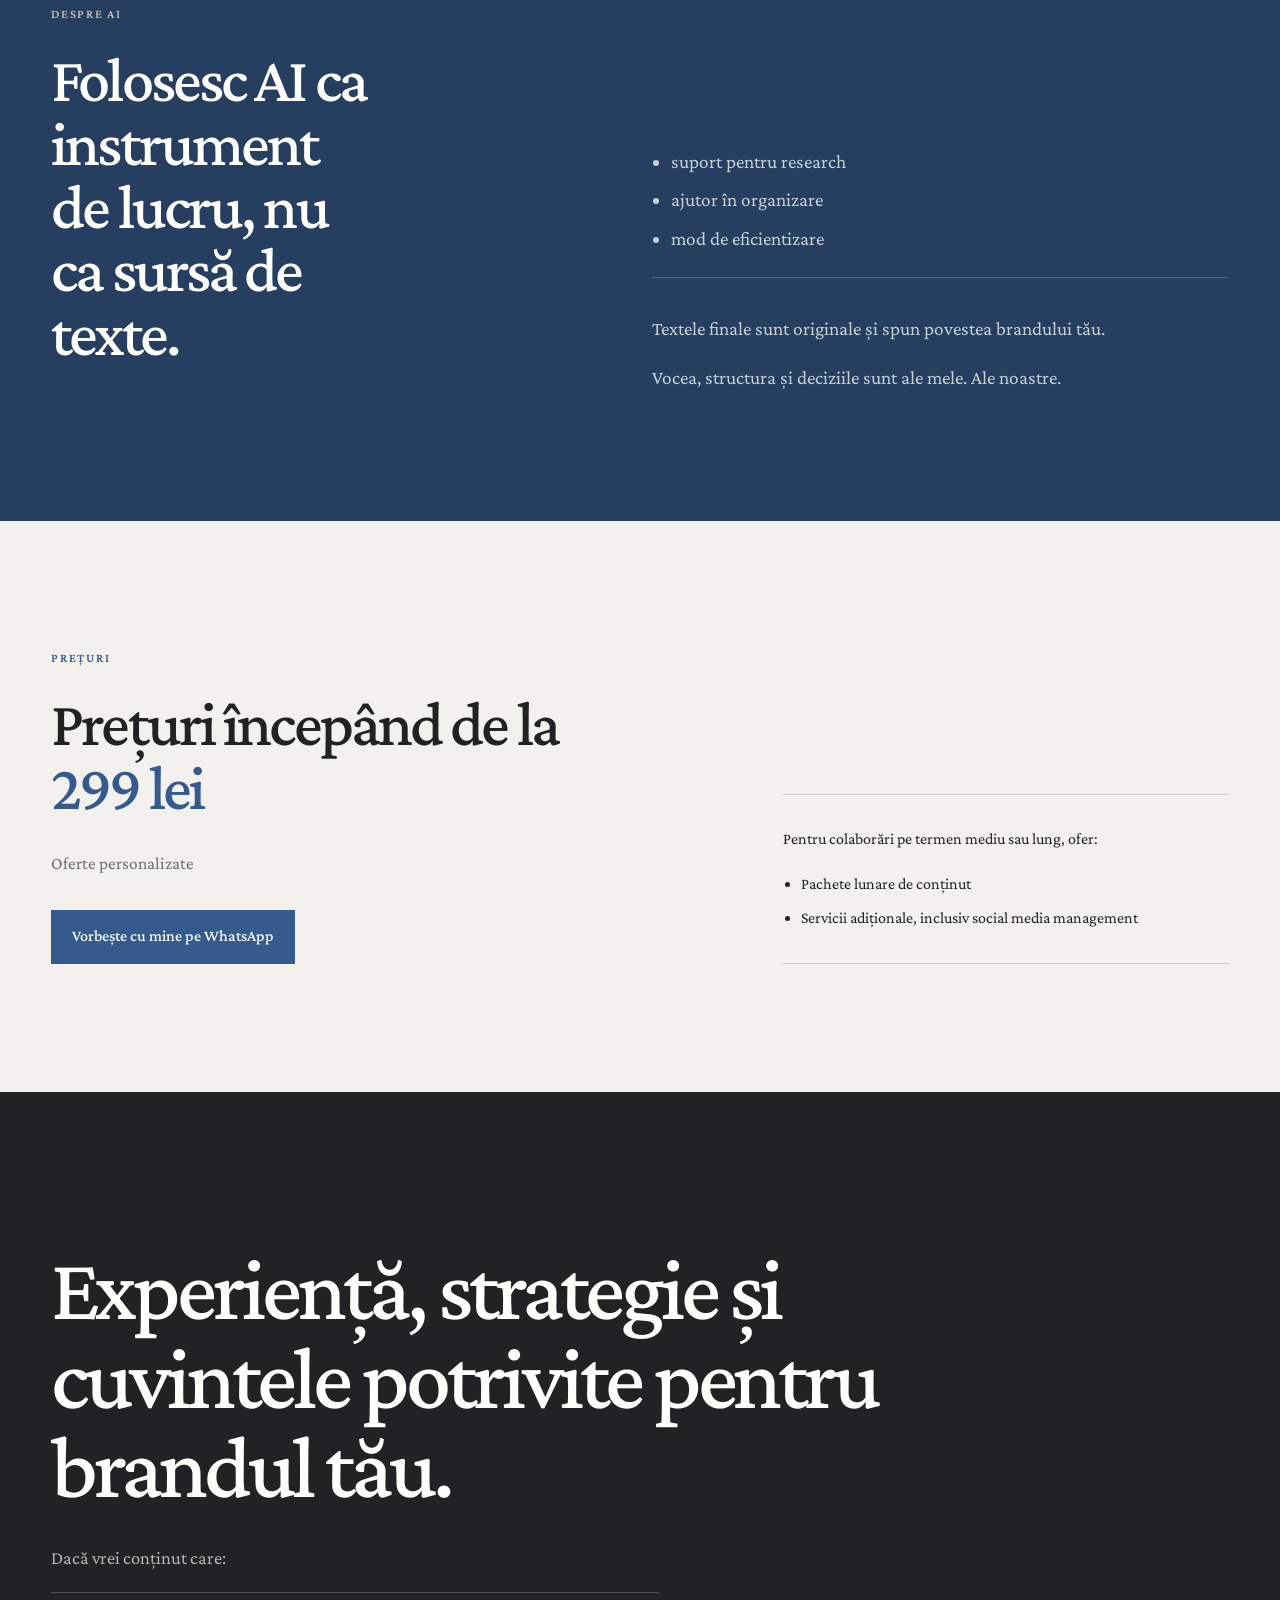
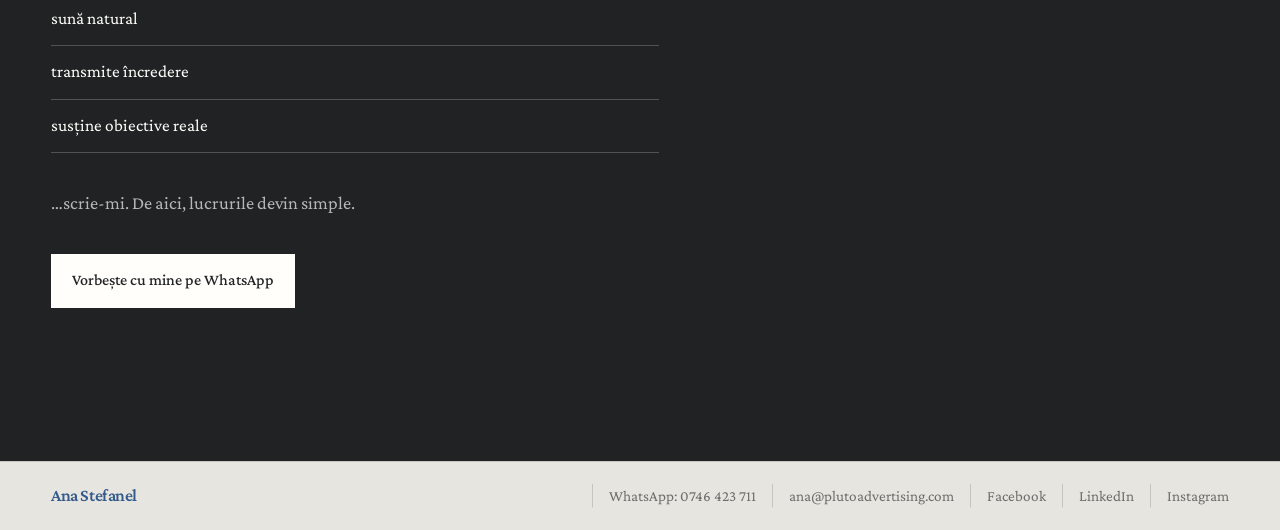
==== commit 3e707414: "retus nr 1" ====
--- a/index.html
+++ b/index.html
@@ -9,12 +9,6 @@
     />
     <meta name="theme-color" content="#f3f1ed" />
     <title>Ana Stefanel — Content writer</title>
-    <link rel="preconnect" href="https://fonts.googleapis.com" />
-    <link rel="preconnect" href="https://fonts.gstatic.com" crossorigin />
-    <link
-      href="https://fonts.googleapis.com/css2?family=Instrument+Sans:wght@400;500;600&display=swap"
-      rel="stylesheet"
-    />
     <link
       rel="icon"
       type="image/svg+xml"
@@ -57,14 +51,7 @@
           <a href="#experienta">Experiență</a>
           <a href="#cum-lucram">Cum lucrăm</a>
           <a href="#preturi">Prețuri</a>
-          <a
-            class="nav-contact"
-            href="https://wa.me/40746423711"
-            target="_blank"
-            rel="noopener"
-          >
-            WhatsApp
-          </a>
+          <a class="nav-contact" href="contact.html">Contact</a>
         </nav>
       </div>
     </header>
@@ -93,10 +80,10 @@
 
         <figure class="hero-media">
           <img
-            src="images/IMG_7103.JPG.jpeg"
+            src="images/IMG_7103.JPG.PNG"
             alt="Ana Ștefănel, content writer"
-            width="2048"
-            height="2048"
+            width="1145"
+            height="1374"
           />
         </figure>
       </section>
@@ -348,20 +335,14 @@
     </main>
 
     <footer class="site-footer">
-      <div class="footer-brand">
-        <a class="brand" href="#acasa">Ana Stefanel</a>
-      </div>
-      <div class="footer-contact">
-        <p class="footer-label">Contact</p>
-        <a href="https://wa.me/40746423711" target="_blank" rel="noopener"
-          >0746 423 711</a
-        >
+      <a class="brand" href="#acasa">Ana Stefanel</a>
+      <address class="footer-details" aria-label="Contact">
+        <a href="https://wa.me/40746423711" target="_blank" rel="noopener">WhatsApp: 0746 423 711</a>
         <a href="mailto:ana@plutoadvertising.com">ana@plutoadvertising.com</a>
-      </div>
-      <div class="footer-social">
-        <span>Facebook</span>
-        <span>LinkedIn</span>
-      </div>
+        <a href="https://www.facebook.com/share/1K6F8VfrfE/?mibextid=wwXIfr" target="_blank" rel="noopener">Facebook</a>
+        <a href="https://www.linkedin.com/in/ana-ștefănel-652488171?utm_source=share_via&amp;utm_content=profile&amp;utm_medium=member_ios" target="_blank" rel="noopener">LinkedIn</a>
+        <a href="https://www.instagram.com/anastefanel.ro?stkn=NW5nN29hd3hldzQ5&amp;utm_source=qr" target="_blank" rel="noopener">Instagram</a>
+      </address>
     </footer>
   </body>
 </html>
--- a/styles.css
+++ b/styles.css
@@ -1,3 +1,11 @@
+@font-face {
+  font-family: "Crimson Pro";
+  src: url("assets/fonts/CrimsonPro-Variable.ttf") format("truetype");
+  font-style: normal;
+  font-weight: 200 900;
+  font-display: swap;
+}
+
 :root {
   --canvas: #f3f1ed;
   --paper: #faf9f6;
@@ -28,7 +36,7 @@
   margin: 0;
   background: var(--canvas);
   color: var(--ink);
-  font-family: "Instrument Sans", "Helvetica Neue", Arial, sans-serif;
+  font-family: "Crimson Pro", Georgia, serif;
   font-size: 1rem;
   line-height: 1.55;
   -webkit-font-smoothing: antialiased;
@@ -94,9 +102,8 @@
 }
 
 .header-inner {
-  width: min(100%, var(--max-width));
+  width: 100%;
   min-height: 5.25rem;
-  margin: 0 auto;
   padding: 0 var(--page-pad);
   display: flex;
   align-items: center;
@@ -125,6 +132,10 @@
 
 .main-nav a:hover,
 .main-nav a:focus-visible {
+  border-color: currentColor;
+}
+
+.main-nav a[aria-current="page"] {
   border-color: currentColor;
 }
 
@@ -647,57 +658,149 @@
   background: var(--beige);
 }
 
+.contact-hero {
+  min-height: calc(100vh - 5.25rem);
+  display: grid;
+  grid-template-columns: minmax(0, 1.08fr) minmax(24rem, 0.92fr);
+  border-bottom: 1px solid var(--line);
+}
+
+.contact-page-copy {
+  padding: clamp(3rem, 5vw, 5rem) var(--page-pad);
+  display: flex;
+  flex-direction: column;
+  justify-content: flex-start;
+}
+
+.contact-page-copy h1 {
+  max-width: 12ch;
+  margin-bottom: 2rem;
+  font-size: clamp(3.5rem, 6.7vw, 7rem);
+}
+
+.contact-page-intro {
+  max-width: 38rem;
+  margin-bottom: 2.75rem;
+  color: var(--muted);
+  font-size: 1.12rem;
+}
+
+.contact-methods {
+  max-width: 44rem;
+  border-top: 1px solid var(--line);
+}
+
+.contact-method {
+  min-height: 4.5rem;
+  padding: 1rem 0;
+  display: grid;
+  grid-template-columns: 2.5rem minmax(7rem, 0.65fr) minmax(12rem, 1.35fr);
+  align-items: center;
+  gap: 1rem;
+  border-bottom: 1px solid var(--line);
+}
+
+a.contact-method:hover .contact-method-value,
+a.contact-method:focus-visible .contact-method-value {
+  color: var(--blue);
+}
+
+.contact-icon {
+  width: 1.35rem;
+  height: 1.35rem;
+  fill: none;
+  stroke: var(--blue);
+  stroke-width: 1.5;
+  stroke-linecap: round;
+  stroke-linejoin: round;
+}
+
+.contact-icon-fill {
+  fill: var(--blue);
+  stroke: none;
+}
+
+.contact-method-label {
+  color: var(--blue);
+  font-size: 0.78rem;
+  font-weight: 600;
+  letter-spacing: 0.11em;
+  text-transform: uppercase;
+}
+
+.contact-method-value {
+  color: var(--ink);
+  font-size: 1.05rem;
+  transition: color 160ms ease;
+}
+
+.contact-photo {
+  position: relative;
+  min-height: 44rem;
+  margin: 0;
+  overflow: hidden;
+  background: var(--stone);
+}
+
+.contact-photo img {
+  width: 100%;
+  height: 100%;
+  object-fit: cover;
+  object-position: center center;
+}
+
+.contact-photo::before {
+  content: "";
+  position: absolute;
+  z-index: 1;
+  inset: 0 auto 0 0;
+  width: clamp(1.5rem, 4vw, 4rem);
+  background: rgba(243, 241, 237, 0.3);
+  border-left: 1px solid rgba(255, 255, 255, 0.32);
+  border-right: 1px solid rgba(32, 34, 36, 0.08);
+  -webkit-backdrop-filter: blur(16px);
+  backdrop-filter: blur(16px);
+  pointer-events: none;
+}
+
 .site-footer {
-  padding: 4rem var(--page-pad) 2rem;
-  display: grid;
-  grid-template-columns: 1.4fr 1fr 0.7fr;
-  gap: 3rem;
+  padding: 1.25rem var(--page-pad);
+  display: flex;
+  align-items: center;
+  justify-content: space-between;
+  gap: 1.5rem;
   background: var(--stone);
   border-top: 1px solid var(--line);
-}
-
-.footer-brand p {
-  margin: 0.7rem 0 0;
-  color: var(--muted);
-}
-
-.footer-contact,
-.footer-social {
+  font-size: 0.95rem;
+}
+
+.footer-details {
+  margin: 0;
   display: flex;
-  flex-direction: column;
-  align-items: flex-start;
-  gap: 0.35rem;
-}
-
-.footer-contact a {
+  align-items: center;
+  justify-content: flex-end;
+  color: var(--muted);
+  font-style: normal;
+}
+
+.footer-details > * {
+  padding: 0 1rem;
+  border-left: 1px solid var(--line);
+  white-space: nowrap;
+}
+
+.footer-details > *:last-child {
+  padding-right: 0;
+}
+
+.footer-details a {
   border-bottom: 1px solid transparent;
 }
 
-.footer-contact a:hover,
-.footer-contact a:focus-visible {
+.footer-details a:hover,
+.footer-details a:focus-visible {
+  color: var(--ink);
   border-color: currentColor;
-}
-
-.footer-label {
-  margin-bottom: 0.75rem;
-  color: var(--muted);
-  font-size: 0.78rem;
-  font-weight: 600;
-  letter-spacing: 0.12em;
-  text-transform: uppercase;
-}
-
-.footer-social span {
-  color: var(--muted);
-}
-
-.footer-copy {
-  grid-column: 1 / -1;
-  margin: 2rem 0 0;
-  padding-top: 1.5rem;
-  border-top: 1px solid var(--line);
-  color: var(--muted);
-  font-size: 0.85rem;
 }
 
 :focus-visible {
@@ -719,6 +822,23 @@
   }
 
   .hero-media::before {
+    inset: 0 0 auto;
+    width: auto;
+    height: 2.5rem;
+    border: 0;
+    border-top: 1px solid rgba(255, 255, 255, 0.32);
+    border-bottom: 1px solid rgba(32, 34, 36, 0.08);
+  }
+
+  .contact-hero {
+    grid-template-columns: 1fr;
+  }
+
+  .contact-photo {
+    min-height: min(82vh, 52rem);
+  }
+
+  .contact-photo::before {
     inset: 0 0 auto;
     width: auto;
     height: 2.5rem;
@@ -842,6 +962,28 @@
     min-height: 31rem;
   }
 
+  .contact-page-copy {
+    padding-top: 3.5rem;
+    padding-bottom: 4.5rem;
+  }
+
+  .contact-page-copy h1 {
+    font-size: clamp(3.1rem, 15vw, 5rem);
+  }
+
+  .contact-method {
+    grid-template-columns: 2.25rem minmax(0, 1fr);
+    gap: 0.7rem 1rem;
+  }
+
+  .contact-method-value {
+    grid-column: 2;
+  }
+
+  .contact-photo {
+    min-height: 38rem;
+  }
+
   .service-list li {
     grid-template-columns: 2.25rem 1fr;
   }
@@ -858,12 +1000,23 @@
   }
 
   .site-footer {
-    grid-template-columns: 1fr 1fr;
-  }
-
-  .footer-brand,
-  .footer-copy {
-    grid-column: 1 / -1;
+    padding-top: 1.5rem;
+    padding-bottom: 1.5rem;
+    align-items: flex-start;
+    flex-direction: column;
+    gap: 1rem;
+  }
+
+  .footer-details {
+    width: 100%;
+    justify-content: flex-start;
+    flex-wrap: wrap;
+    row-gap: 0.65rem;
+  }
+
+  .footer-details > *:first-child {
+    padding-left: 0;
+    border-left: 0;
   }
 }
 
@@ -881,13 +1034,9 @@
     min-height: 60vh;
   }
 
-  .site-footer {
-    grid-template-columns: 1fr;
-  }
-
-  .footer-brand,
-  .footer-copy {
-    grid-column: 1;
+  .footer-details > * {
+    padding-right: 0.7rem;
+    padding-left: 0.7rem;
   }
 }
 
